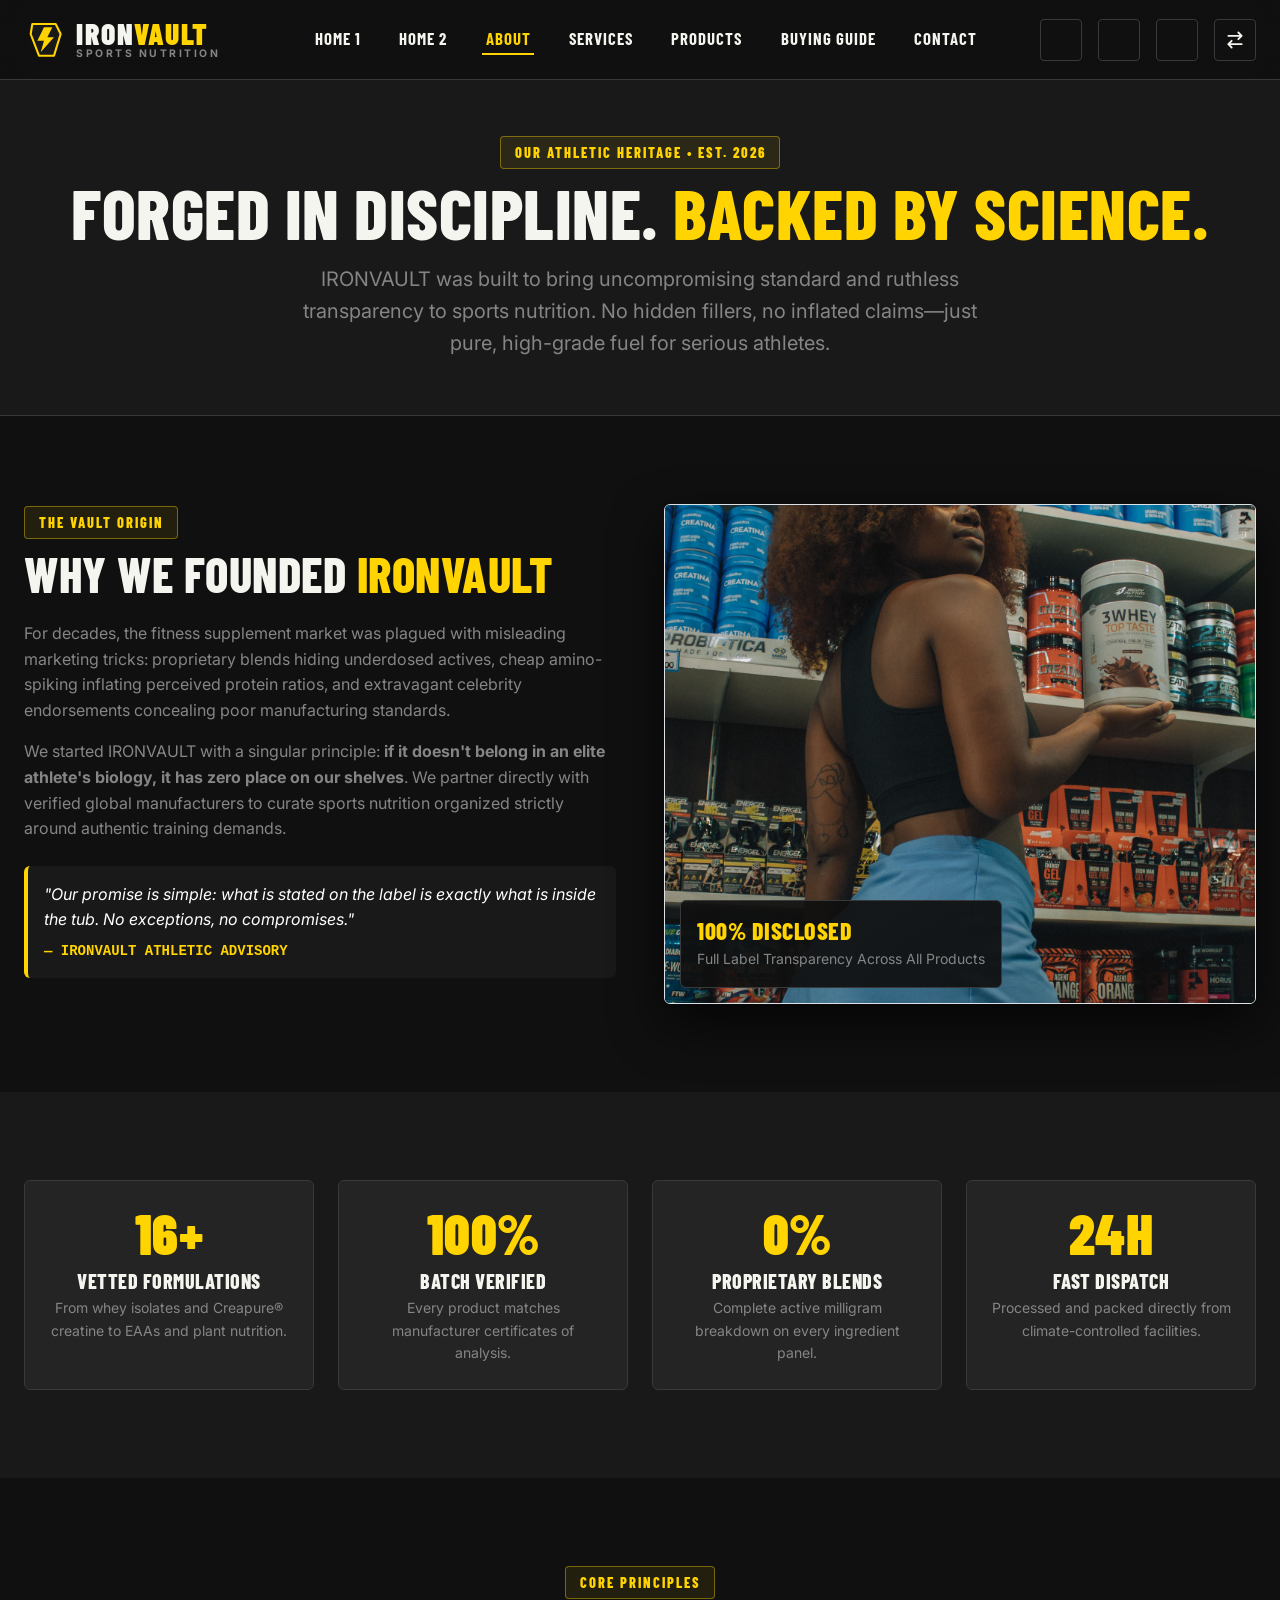
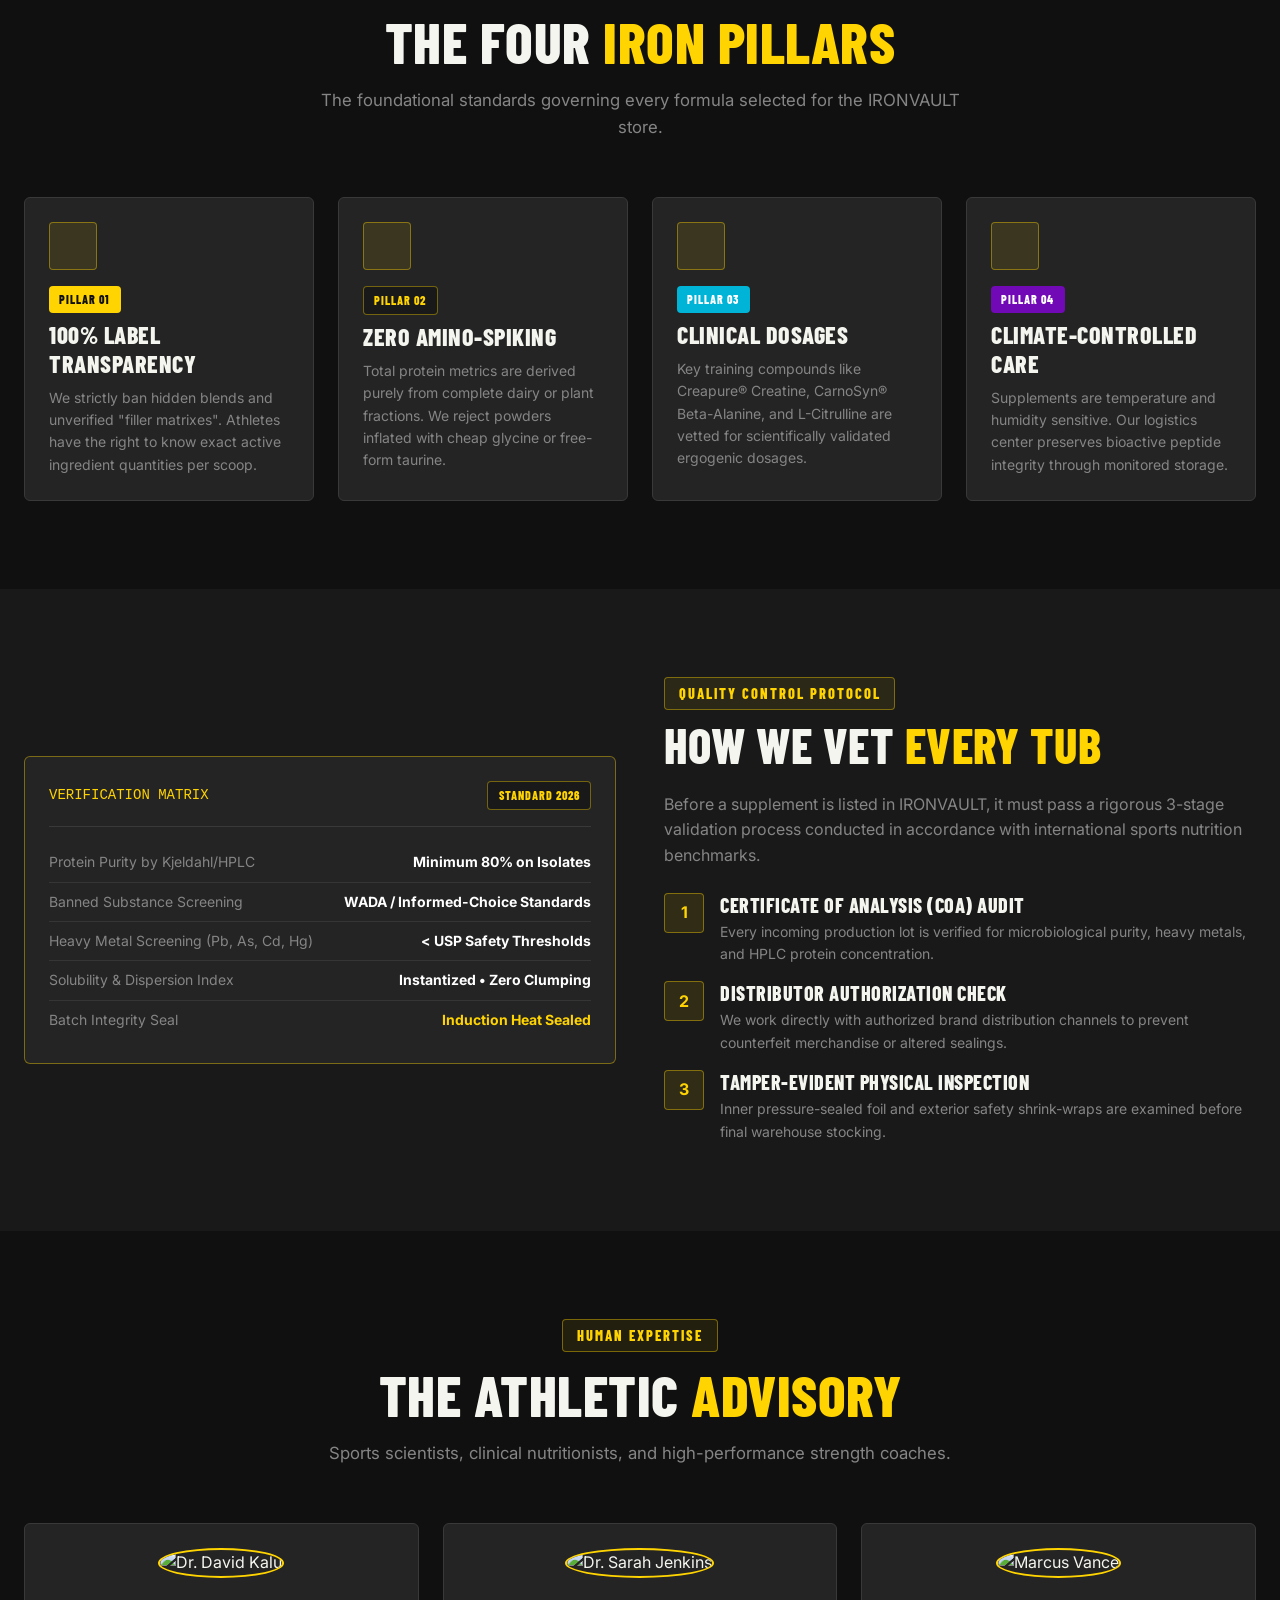
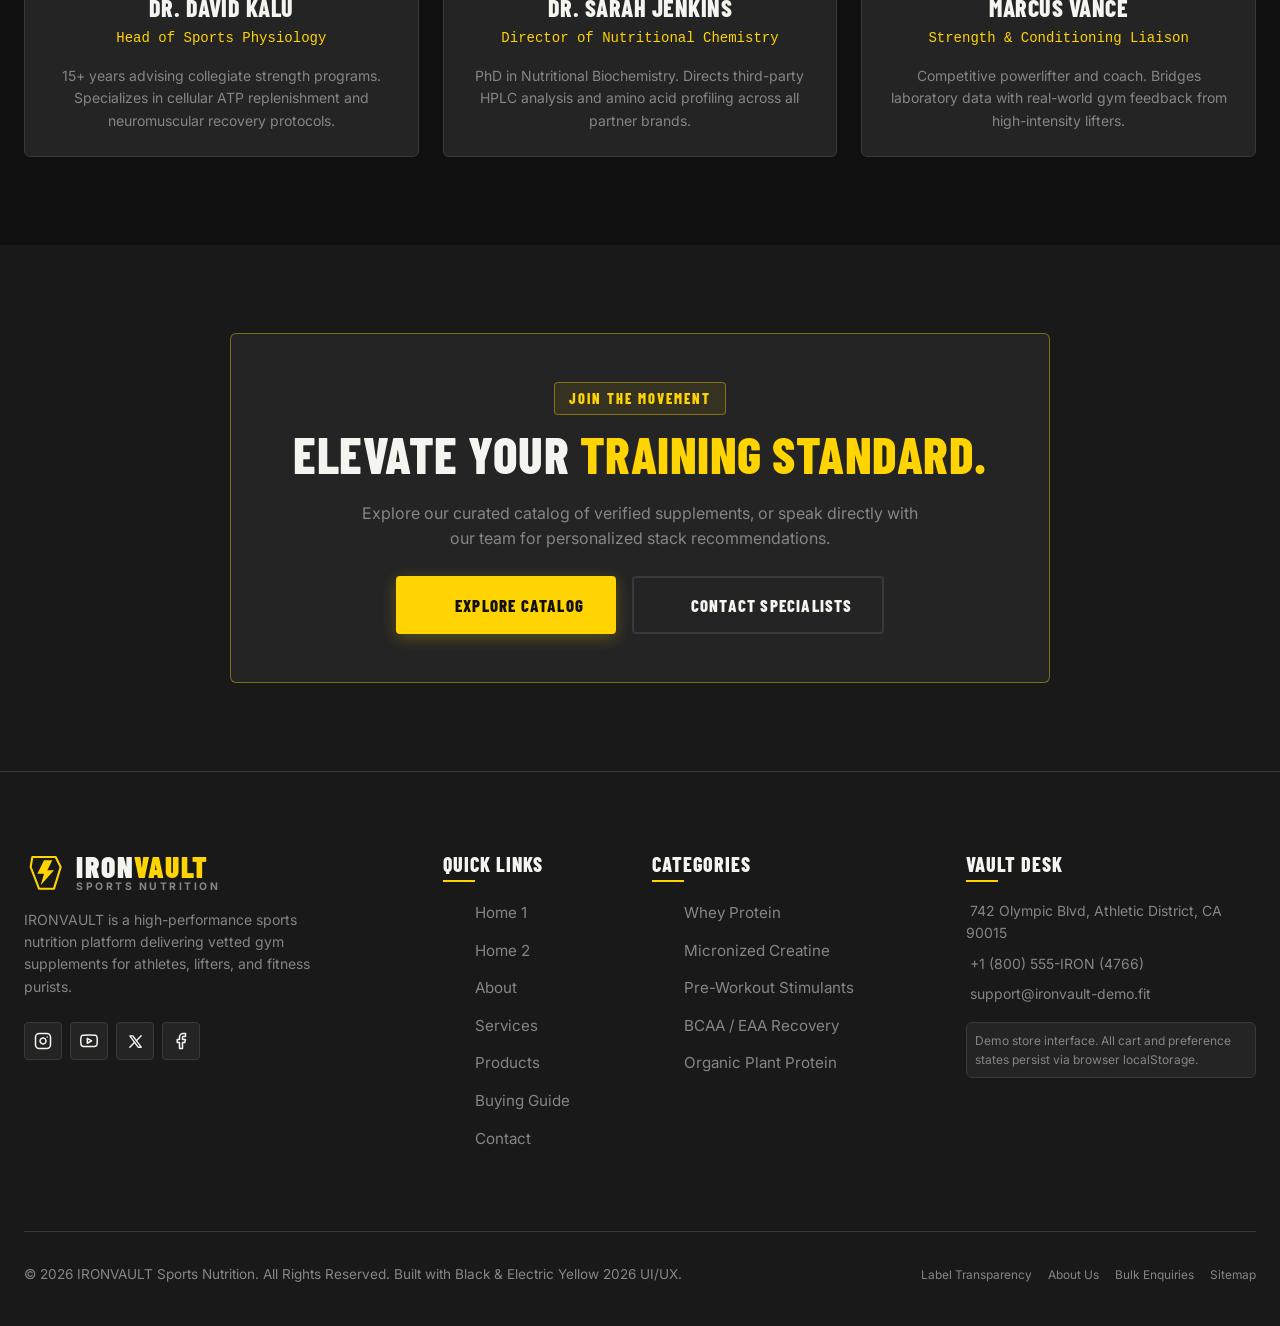
==== about.html @ 3a50eca6 "feat: complete IRONVAULT protein & gym supplements store" ====
<!DOCTYPE html>
<html lang="en" data-theme="dark" dir="ltr">
<head>
  <meta charset="UTF-8" />
  <meta name="viewport" content="width=device-width, initial-scale=1.0" />
  <title>About Us | IRONVAULT – Sports Nutrition &amp; Athletic Heritage</title>
  <meta name="description" content="Discover the story behind IRONVAULT: our uncompromising mission to eliminate proprietary blends and deliver verified sports nutrition to athletes worldwide." />
  
  <!-- Favicon -->
  <link rel="icon" type="image/svg+xml" href="assets/images/favicon.svg" />

  <!-- Google Fonts -->
  <link rel="preconnect" href="https://fonts.googleapis.com" />
  <link rel="preconnect" href="https://fonts.gstatic.com" crossorigin />
  <link href="https://fonts.googleapis.com/css2?family=Barlow+Condensed:ital,wght@0,400;0,600;0,700;0,800;0,900;1,700&family=Inter:wght@300;400;500;600;700&family=Syne:wght@700;800;900&display=swap" rel="stylesheet" />

  <!-- Bootstrap 5 CSS -->
  <link href="https://cdn.jsdelivr.net/npm/bootstrap@5.3.3/dist/css/bootstrap.min.css" rel="stylesheet" />
  <!-- AOS CSS -->
  <link href="https://unpkg.com/aos@2.3.1/dist/aos.css" rel="stylesheet" />
  
  <!-- Core Theme Styles -->
  <link rel="stylesheet" href="css/style.css" />
  <link rel="stylesheet" href="css/custom.css" />
</head>
<body>

  <!-- ==========================================================================
       GLOBAL NAVBAR
       Responsive Rule: At <=1024px, show ONLY Logo and Hamburger!
       ========================================================================== -->
  <nav class="iron-navbar">
    <div class="iron-container navbar-wrapper">
      <!-- Brand Logo -->
      <a href="index.html" class="brand-logo-link" aria-label="IRONVAULT Home">
        <svg class="brand-logo-mark" viewBox="0 0 48 48" fill="none" xmlns="http://www.w3.org/2000/svg">
          <polygon points="10,6 38,6 44,18 36,44 18,44 8,18" fill="#191919" stroke="#FFD400" stroke-width="2.5" stroke-linejoin="round"/>
          <polygon points="24,10 34,10 28,22 36,22 20,40 24,26 16,26" fill="#FFD400"/>
        </svg>
        <div class="brand-logo-text">
          <span class="brand-logo-name">IRON<span class="text-electric">VAULT</span></span>
          <span class="brand-logo-tag">SPORTS NUTRITION</span>
        </div>
      </a>

      <!-- Desktop Navigation Menu (>1024px) -->
      <ul class="desktop-nav-menu mb-0">
        <li><a href="index.html" class="desktop-nav-link">Home 1</a></li>
        <li><a href="home-2.html" class="desktop-nav-link">Home 2</a></li>
        <li><a href="about.html" class="desktop-nav-link active">About</a></li>
        <li><a href="services.html" class="desktop-nav-link">Services</a></li>
        <li><a href="products.html" class="desktop-nav-link">Products</a></li>
        <li><a href="buying-guide.html" class="desktop-nav-link">Buying Guide</a></li>
        <li><a href="contact.html" class="desktop-nav-link">Contact</a></li>
      </ul>

      <!-- Desktop Nav Actions (>1024px) -->
      <div class="desktop-nav-actions">
        <!-- Search Button -->
        <button type="button" class="nav-icon-btn" onclick="IRONVAULT_STORE.toggleSearchModal(true)" title="Search Supplements">
          <i data-lucide="search" style="width: 20px; height: 20px;"></i>
        </button>

        <!-- Cart Button with Counter Badge -->
        <button type="button" class="nav-icon-btn" onclick="IRONVAULT_STORE.toggleCartDrawer(true)" title="Shopping Cart">
          <i data-lucide="shopping-bag" style="width: 20px; height: 20px;"></i>
          <span class="cart-count-badge" style="display: none;">0</span>
        </button>

        <!-- Theme Switcher (Square Icon Button) -->
        <button type="button" class="nav-icon-btn" onclick="IRONVAULT_STORE.toggleTheme()" title="Toggle Light/Dark Theme" aria-label="Toggle Theme">
          <i data-lucide="moon" class="theme-toggle-icon" style="width: 20px; height: 20px;"></i>
        </button>

        <!-- RTL/LTR Direction Switcher (Square Icon Button) -->
        <button type="button" class="nav-icon-btn" onclick="IRONVAULT_STORE.toggleDirection()" title="Toggle RTL/LTR" aria-label="Toggle RTL/LTR">
          <svg width="20" height="20" viewBox="0 0 24 24" fill="none" stroke="currentColor" stroke-width="2.2" stroke-linecap="round" stroke-linejoin="round">
            <path d="M20 7H4M16 3l4 4-4 4M4 17h16M8 21l-4-4 4-4"/>
          </svg>
        </button>
      </div>

      <!-- Hamburger Button (Displayed at <=1024px on the right corner) -->
      <button type="button" class="hamburger-toggle-btn" id="hamburgerToggleBtn" aria-label="Open Navigation Drawer">
        <i data-lucide="menu" style="width: 24px; height: 24px;"></i>
      </button>
    </div>
  </nav>

  <!-- Mobile Offcanvas Drawer (Holds all links and actions for <=1024px) -->
  <div class="offcanvas-backdrop" id="mobileNavBackdrop"></div>
  <aside class="iron-offcanvas" id="ironMobileOffcanvas">
    <div class="offcanvas-header">
      <a href="index.html" class="brand-logo-link">
        <svg class="brand-logo-mark" viewBox="0 0 48 48" fill="none" xmlns="http://www.w3.org/2000/svg" style="width: 32px; height: 32px;">
          <polygon points="10,6 38,6 44,18 36,44 18,44 8,18" fill="#191919" stroke="#FFD400" stroke-width="2.5" stroke-linejoin="round"/>
          <polygon points="24,10 34,10 28,22 36,22 20,40 24,26 16,26" fill="#FFD400"/>
        </svg>
        <div class="brand-logo-text">
          <span class="brand-logo-name" style="font-size: 1.5rem;">IRON<span class="text-electric">VAULT</span></span>
        </div>
      </a>
      <button type="button" class="nav-icon-btn" id="offcanvasCloseBtn" aria-label="Close Drawer">
        <i data-lucide="x" style="width: 20px; height: 20px;"></i>
      </button>
    </div>
    <div class="offcanvas-body">
      <ul class="mobile-nav-links">
        <li><a href="index.html" class="mobile-nav-link"><span>Home 1</span><i data-lucide="chevron-right" style="width: 18px;"></i></a></li>
        <li><a href="home-2.html" class="mobile-nav-link"><span>Home 2</span><i data-lucide="chevron-right" style="width: 18px;"></i></a></li>
        <li><a href="about.html" class="mobile-nav-link active"><span>About</span><i data-lucide="chevron-right" style="width: 18px;"></i></a></li>
        <li><a href="services.html" class="mobile-nav-link"><span>Services</span><i data-lucide="chevron-right" style="width: 18px;"></i></a></li>
        <li><a href="products.html" class="mobile-nav-link"><span>Products</span><i data-lucide="chevron-right" style="width: 18px;"></i></a></li>
        <li><a href="buying-guide.html" class="mobile-nav-link"><span>Buying Guide</span><i data-lucide="chevron-right" style="width: 18px;"></i></a></li>
        <li><a href="contact.html" class="mobile-nav-link"><span>Contact</span><i data-lucide="chevron-right" style="width: 18px;"></i></a></li>
      </ul>

      <div class="mobile-nav-controls">
        <button type="button" class="btn-iron btn-outline-electric w-100 justify-content-start" onclick="IRONVAULT_STORE.toggleSearchModal(true)">
          <i data-lucide="search" style="width: 18px; height: 18px;"></i>
          <span>Search Products</span>
        </button>

        <button type="button" class="btn-iron btn-electric w-100 justify-content-between" onclick="IRONVAULT_STORE.toggleCartDrawer(true)">
          <span class="d-flex align-items-center gap-2">
            <i data-lucide="shopping-bag" style="width: 18px; height: 18px;"></i>
            <span>View Shopping Cart</span>
          </span>
          <span class="cart-count-badge" style="position: static; display: none;">0</span>
        </button>

        <div class="mobile-control-row">
          <span class="small fw-bold text-muted-custom">THEME MODE</span>
          <button type="button" class="nav-icon-btn" onclick="IRONVAULT_STORE.toggleTheme()" title="Toggle Theme" aria-label="Toggle Theme">
            <i data-lucide="moon" class="theme-toggle-icon" style="width: 20px; height: 20px;"></i>
          </button>
        </div>

        <div class="mobile-control-row">
          <span class="small fw-bold text-muted-custom">LANGUAGE DIRECTION</span>
          <button type="button" class="nav-icon-btn" onclick="IRONVAULT_STORE.toggleDirection()" title="Toggle RTL/LTR" aria-label="Toggle RTL/LTR">
            <svg width="20" height="20" viewBox="0 0 24 24" fill="none" stroke="currentColor" stroke-width="2.2" stroke-linecap="round" stroke-linejoin="round">
              <path d="M20 7H4M16 3l4 4-4 4M4 17h16M8 21l-4-4 4-4"/>
            </svg>
          </button>
        </div>
      </div>
    </div>
  </aside>

  <!-- ==========================================================================
       PAGE – ABOUT US: ATHLETIC HERITAGE & MANIFESTO
       ========================================================================== -->
  <main>
    <!-- HERO SECTION -->
    <section class="section-padding" style="padding-top: calc(var(--nav-height) + 3.5rem); padding-bottom: 3.5rem; background: var(--bg-secondary); border-bottom: 1px solid var(--border-color); position: relative; overflow: hidden;">
      <div class="iron-container text-center position-relative" style="z-index: 2;">
        <span class="section-tag mb-2">Our Athletic Heritage &bull; Est. 2026</span>
        <h1 class="display-font" style="font-size: clamp(2.6rem, 5.5vw, 4.8rem); line-height: 1; margin-bottom: 1rem;">
          FORGED IN DISCIPLINE. <span class="text-electric">BACKED BY SCIENCE.</span>
        </h1>
        <p class="fs-5 text-muted-custom mx-auto mb-0" style="max-width: 720px;">
          IRONVAULT was built to bring uncompromising standard and ruthless transparency to sports nutrition. No hidden fillers, no inflated claims—just pure, high-grade fuel for serious athletes.
        </p>
      </div>
    </section>

    <!-- SECTION 1 – OUR ORIGIN & FOUNDING MISSION -->
    <section class="section-padding">
      <div class="iron-container">
        <div class="row align-items-center g-5">
          <div class="col-lg-6" data-aos="fade-right">
            <span class="section-tag mb-2">The Vault Origin</span>
            <h2 class="display-font" style="font-size: clamp(2.2rem, 3.8vw, 3.4rem); line-height: 1.1; margin-bottom: 1.25rem;">
              WHY WE FOUNDED <span class="text-electric">IRONVAULT</span>
            </h2>
            <p class="text-muted-custom mb-3">
              For decades, the fitness supplement market was plagued with misleading marketing tricks: proprietary blends hiding underdosed actives, cheap amino-spiking inflating perceived protein ratios, and extravagant celebrity endorsements concealing poor manufacturing standards.
            </p>
            <p class="text-muted-custom mb-4">
              We started IRONVAULT with a singular principle: <strong>if it doesn't belong in an elite athlete's biology, it has zero place on our shelves</strong>. We partner directly with verified global manufacturers to curate sports nutrition organized strictly around authentic training demands.
            </p>

            <div class="p-3 bg-secondary-custom rounded border-start border-4 border-warning mb-4" style="border-color: var(--color-electric) !important;">
              <p class="fs-6 fst-italic text-white mb-1">
                "Our promise is simple: what is stated on the label is exactly what is inside the tub. No exceptions, no compromises."
              </p>
              <small class="text-electric fw-bold font-monospace">&mdash; IRONVAULT ATHLETIC ADVISORY</small>
            </div>
          </div>

          <div class="col-lg-6" data-aos="fade-left">
            <div class="position-relative">
              <img src="im/pexels-mayaramombellifotografias-36429458.jpg" 
                   alt="Athlete training and inspecting nutrition in modern performance facility" 
                   class="img-fluid rounded border" 
                   style="border-color: var(--border-electric); box-shadow: 0 20px 50px rgba(0,0,0,0.7); max-height: 500px; width: 100%; object-fit: cover;" />
              
              <div class="position-absolute bottom-0 start-0 m-3 p-3 bg-dark rounded border" style="background: rgba(16,16,16,0.92) !important; border-color: var(--border-color) !important;">
                <span class="display-font text-electric h4 mb-0 d-block">100% DISCLOSED</span>
                <small class="text-muted-custom">Full Label Transparency Across All Products</small>
              </div>
            </div>
          </div>
        </div>
      </div>
    </section>

    <!-- SECTION 2 – PERFORMANCE METRICS STATS GRID -->
    <section class="section-padding bg-secondary-custom">
      <div class="iron-container">
        <div class="row g-4 text-center">
          <div class="col-lg-3 col-sm-6" data-aos="zoom-in" data-aos-delay="100">
            <div class="p-4 bg-card-custom rounded border h-100" style="border-color: var(--border-color) !important;">
              <div class="display-font text-electric" style="font-size: 3.5rem; font-weight: 900; line-height: 1;">16+</div>
              <h5 class="display-font mt-2 mb-1">Vetted Formulations</h5>
              <p class="small text-muted-custom mb-0">From whey isolates and Creapure® creatine to EAAs and plant nutrition.</p>
            </div>
          </div>

          <div class="col-lg-3 col-sm-6" data-aos="zoom-in" data-aos-delay="200">
            <div class="p-4 bg-card-custom rounded border h-100" style="border-color: var(--border-color) !important;">
              <div class="display-font text-electric" style="font-size: 3.5rem; font-weight: 900; line-height: 1;">100%</div>
              <h5 class="display-font mt-2 mb-1">Batch Verified</h5>
              <p class="small text-muted-custom mb-0">Every product matches manufacturer certificates of analysis.</p>
            </div>
          </div>

          <div class="col-lg-3 col-sm-6" data-aos="zoom-in" data-aos-delay="300">
            <div class="p-4 bg-card-custom rounded border h-100" style="border-color: var(--border-color) !important;">
              <div class="display-font text-electric" style="font-size: 3.5rem; font-weight: 900; line-height: 1;">0%</div>
              <h5 class="display-font mt-2 mb-1">Proprietary Blends</h5>
              <p class="small text-muted-custom mb-0">Complete active milligram breakdown on every ingredient panel.</p>
            </div>
          </div>

          <div class="col-lg-3 col-sm-6" data-aos="zoom-in" data-aos-delay="400">
            <div class="p-4 bg-card-custom rounded border h-100" style="border-color: var(--border-color) !important;">
              <div class="display-font text-electric" style="font-size: 3.5rem; font-weight: 900; line-height: 1;">24H</div>
              <h5 class="display-font mt-2 mb-1">Fast Dispatch</h5>
              <p class="small text-muted-custom mb-0">Processed and packed directly from climate-controlled facilities.</p>
            </div>
          </div>
        </div>
      </div>
    </section>

    <!-- SECTION 3 – THE FOUR IRON PILLARS -->
    <section class="section-padding">
      <div class="iron-container">
        <div class="section-header" data-aos="fade-up">
          <span class="section-tag">Core Principles</span>
          <h2 class="section-title">THE FOUR <span class="text-electric">IRON PILLARS</span></h2>
          <p class="section-subtitle">The foundational standards governing every formula selected for the IRONVAULT store.</p>
        </div>

        <div class="row g-4">
          <!-- Pillar 1 -->
          <div class="col-lg-3 col-md-6" data-aos="fade-up" data-aos-delay="100">
            <div class="p-4 bg-card-custom rounded border h-100 d-flex flex-column" style="border-color: var(--border-color) !important;">
              <div class="pillar-icon-box mb-3">
                <i data-lucide="file-check-2" style="width: 24px; height: 24px;"></i>
              </div>
              <span class="badge-custom badge-bestseller mb-2 w-auto align-self-start">PILLAR 01</span>
              <h4 class="display-font mb-2">100% Label Transparency</h4>
              <p class="small text-muted-custom mb-0">
                We strictly ban hidden blends and unverified "filler matrixes". Athletes have the right to know exact active ingredient quantities per scoop.
              </p>
            </div>
          </div>

          <!-- Pillar 2 -->
          <div class="col-lg-3 col-md-6" data-aos="fade-up" data-aos-delay="200">
            <div class="p-4 bg-card-custom rounded border h-100 d-flex flex-column" style="border-color: var(--border-color) !important;">
              <div class="pillar-icon-box mb-3">
                <i data-lucide="shield-alert" style="width: 24px; height: 24px;"></i>
              </div>
              <span class="badge-custom badge-pro mb-2 w-auto align-self-start">PILLAR 02</span>
              <h4 class="display-font mb-2">Zero Amino-Spiking</h4>
              <p class="small text-muted-custom mb-0">
                Total protein metrics are derived purely from complete dairy or plant fractions. We reject powders inflated with cheap glycine or free-form taurine.
              </p>
            </div>
          </div>

          <!-- Pillar 3 -->
          <div class="col-lg-3 col-md-6" data-aos="fade-up" data-aos-delay="300">
            <div class="p-4 bg-card-custom rounded border h-100 d-flex flex-column" style="border-color: var(--border-color) !important;">
              <div class="pillar-icon-box mb-3">
                <i data-lucide="flask-conical" style="width: 24px; height: 24px;"></i>
              </div>
              <span class="badge-custom badge-purity mb-2 w-auto align-self-start">PILLAR 03</span>
              <h4 class="display-font mb-2">Clinical Dosages</h4>
              <p class="small text-muted-custom mb-0">
                Key training compounds like Creapure® Creatine, CarnoSyn® Beta-Alanine, and L-Citrulline are vetted for scientifically validated ergogenic dosages.
              </p>
            </div>
          </div>

          <!-- Pillar 4 -->
          <div class="col-lg-3 col-md-6" data-aos="fade-up" data-aos-delay="400">
            <div class="p-4 bg-card-custom rounded border h-100 d-flex flex-column" style="border-color: var(--border-color) !important;">
              <div class="pillar-icon-box mb-3">
                <i data-lucide="truck" style="width: 24px; height: 24px;"></i>
              </div>
              <span class="badge-custom badge-trending mb-2 w-auto align-self-start">PILLAR 04</span>
              <h4 class="display-font mb-2">Climate-Controlled Care</h4>
              <p class="small text-muted-custom mb-0">
                Supplements are temperature and humidity sensitive. Our logistics center preserves bioactive peptide integrity through monitored storage.
              </p>
            </div>
          </div>
        </div>
      </div>
    </section>

    <!-- SECTION 4 – TESTING & VERIFICATION METHODOLOGY -->
    <section class="section-padding bg-secondary-custom">
      <div class="iron-container">
        <div class="row align-items-center g-5">
          <div class="col-lg-6 order-lg-2" data-aos="fade-left">
            <span class="section-tag mb-2">Quality Control Protocol</span>
            <h2 class="display-font" style="font-size: clamp(2.2rem, 3.8vw, 3.4rem); line-height: 1.1; margin-bottom: 1.25rem;">
              HOW WE VET <span class="text-electric">EVERY TUB</span>
            </h2>
            <p class="text-muted-custom mb-4">
              Before a supplement is listed in IRONVAULT, it must pass a rigorous 3-stage validation process conducted in accordance with international sports nutrition benchmarks.
            </p>

            <div class="d-flex flex-column gap-3">
              <div class="d-flex gap-3 align-items-start">
                <div class="pillar-icon-box" style="width: 40px; height: 40px;">
                  <span class="fw-bold">1</span>
                </div>
                <div>
                  <h5 class="mb-1">Certificate of Analysis (COA) Audit</h5>
                  <p class="small text-muted-custom mb-0">Every incoming production lot is verified for microbiological purity, heavy metals, and HPLC protein concentration.</p>
                </div>
              </div>

              <div class="d-flex gap-3 align-items-start">
                <div class="pillar-icon-box" style="width: 40px; height: 40px;">
                  <span class="fw-bold">2</span>
                </div>
                <div>
                  <h5 class="mb-1">Distributor Authorization Check</h5>
                  <p class="small text-muted-custom mb-0">We work directly with authorized brand distribution channels to prevent counterfeit merchandise or altered sealings.</p>
                </div>
              </div>

              <div class="d-flex gap-3 align-items-start">
                <div class="pillar-icon-box" style="width: 40px; height: 40px;">
                  <span class="fw-bold">3</span>
                </div>
                <div>
                  <h5 class="mb-1">Tamper-Evident Physical Inspection</h5>
                  <p class="small text-muted-custom mb-0">Inner pressure-sealed foil and exterior safety shrink-wraps are examined before final warehouse stocking.</p>
                </div>
              </div>
            </div>
          </div>

          <div class="col-lg-6 order-lg-1" data-aos="fade-right">
            <div class="p-4 bg-card-custom rounded border" style="border-color: var(--border-electric) !important;">
              <div class="d-flex align-items-center justify-content-between mb-3 border-bottom pb-3" style="border-color: var(--border-color) !important;">
                <span class="text-electric font-monospace small"><i data-lucide="shield-check" style="width: 16px;"></i> VERIFICATION MATRIX</span>
                <span class="badge-custom badge-pro">STANDARD 2026</span>
              </div>
              <ul class="list-unstyled text-muted-custom small mb-0">
                <li class="d-flex justify-content-between py-2 border-bottom" style="border-color: var(--border-light) !important;">
                  <span>Protein Purity by Kjeldahl/HPLC</span>
                  <strong class="text-white">Minimum 80% on Isolates</strong>
                </li>
                <li class="d-flex justify-content-between py-2 border-bottom" style="border-color: var(--border-light) !important;">
                  <span>Banned Substance Screening</span>
                  <strong class="text-white">WADA / Informed-Choice Standards</strong>
                </li>
                <li class="d-flex justify-content-between py-2 border-bottom" style="border-color: var(--border-light) !important;">
                  <span>Heavy Metal Screening (Pb, As, Cd, Hg)</span>
                  <strong class="text-white">&lt; USP Safety Thresholds</strong>
                </li>
                <li class="d-flex justify-content-between py-2 border-bottom" style="border-color: var(--border-light) !important;">
                  <span>Solubility &amp; Dispersion Index</span>
                  <strong class="text-white">Instantized &bull; Zero Clumping</strong>
                </li>
                <li class="d-flex justify-content-between py-2">
                  <span>Batch Integrity Seal</span>
                  <strong class="text-electric">Induction Heat Sealed</strong>
                </li>
              </ul>
            </div>
          </div>
        </div>
      </div>
    </section>

    <!-- SECTION 5 – ATHLETIC ADVISORY BOARD & LEADERSHIP -->
    <section class="section-padding">
      <div class="iron-container">
        <div class="section-header" data-aos="fade-up">
          <span class="section-tag">Human Expertise</span>
          <h2 class="section-title">THE ATHLETIC <span class="text-electric">ADVISORY</span></h2>
          <p class="section-subtitle">Sports scientists, clinical nutritionists, and high-performance strength coaches.</p>
        </div>

        <div class="row g-4">
          <!-- Member 1 -->
          <div class="col-lg-4 col-md-6" data-aos="fade-up" data-aos-delay="100">
            <div class="p-4 bg-card-custom rounded border h-100 text-center" style="border-color: var(--border-color) !important;">
              <img src="https://images.unsplash.com/photo-1507003211169-0a1dd7228f2d?q=80&w=300&auto=format&fit=crop" 
                   alt="Dr. David Kalu" 
                   class="rounded-circle mb-3 border border-2" 
                   style="width: 110px; height: 110px; object-fit: cover; border-color: var(--color-electric) !important;" />
              <h4 class="display-font mb-1">Dr. David Kalu</h4>
              <span class="text-electric small font-monospace d-block mb-3">Head of Sports Physiology</span>
              <p class="small text-muted-custom mb-0">
                15+ years advising collegiate strength programs. Specializes in cellular ATP replenishment and neuromuscular recovery protocols.
              </p>
            </div>
          </div>

          <!-- Member 2 -->
          <div class="col-lg-4 col-md-6" data-aos="fade-up" data-aos-delay="200">
            <div class="p-4 bg-card-custom rounded border h-100 text-center" style="border-color: var(--border-color) !important;">
              <img src="https://images.unsplash.com/photo-1573496359142-b8d87734a5a2?q=80&w=300&auto=format&fit=crop" 
                   alt="Dr. Sarah Jenkins" 
                   class="rounded-circle mb-3 border border-2" 
                   style="width: 110px; height: 110px; object-fit: cover; border-color: var(--color-electric) !important;" />
              <h4 class="display-font mb-1">Dr. Sarah Jenkins</h4>
              <span class="text-electric small font-monospace d-block mb-3">Director of Nutritional Chemistry</span>
              <p class="small text-muted-custom mb-0">
                PhD in Nutritional Biochemistry. Directs third-party HPLC analysis and amino acid profiling across all partner brands.
              </p>
            </div>
          </div>

          <!-- Member 3 -->
          <div class="col-lg-4 col-md-12" data-aos="fade-up" data-aos-delay="300">
            <div class="p-4 bg-card-custom rounded border h-100 text-center" style="border-color: var(--border-color) !important;">
              <img src="https://images.unsplash.com/photo-1500648767791-00dcc994a43e?q=80&w=300&auto=format&fit=crop" 
                   alt="Marcus Vance" 
                   class="rounded-circle mb-3 border border-2" 
                   style="width: 110px; height: 110px; object-fit: cover; border-color: var(--color-electric) !important;" />
              <h4 class="display-font mb-1">Marcus Vance</h4>
              <span class="text-electric small font-monospace d-block mb-3">Strength &amp; Conditioning Liaison</span>
              <p class="small text-muted-custom mb-0">
                Competitive powerlifter and coach. Bridges laboratory data with real-world gym feedback from high-intensity lifters.
              </p>
            </div>
          </div>
        </div>
      </div>
    </section>

    <!-- SECTION 6 – FINAL CTA -->
    <section class="section-padding bg-secondary-custom">
      <div class="iron-container text-center">
        <div class="p-5 bg-card-custom rounded border mx-auto" style="max-width: 820px; border-color: var(--border-electric) !important;" data-aos="zoom-in">
          <span class="section-tag mb-2">Join The Movement</span>
          <h2 class="display-font mb-3" style="font-size: clamp(2.2rem, 4vw, 3.8rem);">
            ELEVATE YOUR <span class="text-electric">TRAINING STANDARD.</span>
          </h2>
          <p class="text-muted-custom mb-4" style="max-width: 580px; margin-left: auto; margin-right: auto;">
            Explore our curated catalog of verified supplements, or speak directly with our team for personalized stack recommendations.
          </p>
          <div class="d-flex flex-wrap justify-content-center gap-3">
            <a href="products.html" class="btn-iron btn-electric">
              <i data-lucide="dumbbell" style="width: 18px; height: 18px;"></i>
              Explore Catalog
            </a>
            <a href="contact.html" class="btn-iron btn-outline-electric">
              <i data-lucide="message-square" style="width: 18px; height: 18px;"></i>
              Contact Specialists
            </a>
          </div>
        </div>
      </div>
    </section>
  </main>

  <!-- ==========================================================================
       GLOBAL FOOTER
       ========================================================================== -->
  <footer class="iron-footer">
    <div class="iron-container">
      <div class="row g-4">
        <!-- Brand Info -->
        <div class="col-lg-4 col-md-6">
          <a href="index.html" class="brand-logo-link mb-3">
            <svg class="brand-logo-mark" viewBox="0 0 48 48" fill="none" xmlns="http://www.w3.org/2000/svg">
              <polygon points="10,6 38,6 44,18 36,44 18,44 8,18" fill="#191919" stroke="#FFD400" stroke-width="2.5" stroke-linejoin="round"/>
              <polygon points="24,10 34,10 28,22 36,22 20,40 24,26 16,26" fill="#FFD400"/>
            </svg>
            <div class="brand-logo-text">
              <span class="brand-logo-name">IRON<span class="text-electric">VAULT</span></span>
              <span class="brand-logo-tag">SPORTS NUTRITION</span>
            </div>
          </a>
          <p class="small text-muted-custom mb-4" style="max-width: 320px;">
            IRONVAULT is a high-performance sports nutrition platform delivering vetted gym supplements for athletes, lifters, and fitness purists.
          </p>
          <div class="d-flex gap-2">
            <a href="https://instagram.com" target="_blank" rel="noopener" class="social-icon-btn" aria-label="Instagram">
              <svg width="18" height="18" viewBox="0 0 24 24" fill="none" stroke="currentColor" stroke-width="2" stroke-linecap="round" stroke-linejoin="round">
                <rect x="2" y="2" width="20" height="20" rx="5" ry="5"></rect>
                <path d="M16 11.37A4 4 0 1 1 12.63 8 4 4 0 0 1 16 11.37z"></path>
                <line x1="17.5" y1="6.5" x2="17.51" y2="6.5"></line>
              </svg>
            </a>
            <a href="https://youtube.com" target="_blank" rel="noopener" class="social-icon-btn" aria-label="YouTube">
              <svg width="18" height="18" viewBox="0 0 24 24" fill="none" stroke="currentColor" stroke-width="2" stroke-linecap="round" stroke-linejoin="round">
                <path d="M22.54 6.42a2.78 2.78 0 0 0-1.94-2C18.88 4 12 4 12 4s-6.88 0-8.6.46a2.78 2.78 0 0 0-1.94 2A29 29 0 0 0 1 11.75a29 29 0 0 0 .46 5.33A2.78 2.78 0 0 0 3.4 19c1.72.46 8.6.46 8.6.46s6.88 0 8.6-.46a2.78 2.78 0 0 0 1.94-2 29 29 0 0 0 .46-5.25 29 29 0 0 0-.46-5.33z"></path>
                <polygon points="9.75 15.02 15.5 11.75 9.75 8.48 9.75 15.02"></polygon>
              </svg>
            </a>
            <a href="https://twitter.com" target="_blank" rel="noopener" class="social-icon-btn" aria-label="X (Twitter)">
              <svg width="17" height="17" viewBox="0 0 24 24" fill="none" stroke="currentColor" stroke-width="2" stroke-linecap="round" stroke-linejoin="round">
                <path d="M4 4l11.733 16h4.267l-11.733 -16z"></path>
                <path d="M4 20l6.768 -6.768m2.46 -2.46l6.772 -6.772"></path>
              </svg>
            </a>
            <a href="https://facebook.com" target="_blank" rel="noopener" class="social-icon-btn" aria-label="Facebook">
              <svg width="18" height="18" viewBox="0 0 24 24" fill="none" stroke="currentColor" stroke-width="2" stroke-linecap="round" stroke-linejoin="round">
                <path d="M18 2h-3a5 5 0 0 0-5 5v3H7v4h3v8h4v-8h3l1-4h-4V7a1 1 0 0 1 1-1h3z"></path>
              </svg>
            </a>
          </div>
        </div>

        <!-- Quick Links -->
        <div class="col-lg-2 col-md-6 col-6">
          <h4 class="footer-widget-title">Quick Links</h4>
          <ul class="footer-nav-list">
            <li><a href="index.html" class="footer-nav-link">Home 1</a></li>
            <li><a href="home-2.html" class="footer-nav-link">Home 2</a></li>
            <li><a href="about.html" class="footer-nav-link">About</a></li>
            <li><a href="services.html" class="footer-nav-link">Services</a></li>
            <li><a href="products.html" class="footer-nav-link">Products</a></li>
            <li><a href="buying-guide.html" class="footer-nav-link">Buying Guide</a></li>
            <li><a href="contact.html" class="footer-nav-link">Contact</a></li>
          </ul>
        </div>

        <!-- Product Categories -->
        <div class="col-lg-3 col-md-6 col-6">
          <h4 class="footer-widget-title">Categories</h4>
          <ul class="footer-nav-list">
            <li><a href="products.html?category=Whey%20Protein" class="footer-nav-link">Whey Protein</a></li>
            <li><a href="products.html?category=Creatine" class="footer-nav-link">Micronized Creatine</a></li>
            <li><a href="products.html?category=Pre-Workout" class="footer-nav-link">Pre-Workout Stimulants</a></li>
            <li><a href="products.html?category=BCAA%20%2F%20EAA" class="footer-nav-link">BCAA / EAA Recovery</a></li>
            <li><a href="products.html?category=Plant%20Protein" class="footer-nav-link">Organic Plant Protein</a></li>
          </ul>
        </div>

        <!-- Contact Info & Demo Disclaimer -->
        <div class="col-lg-3 col-md-6">
          <h4 class="footer-widget-title">Vault Desk</h4>
          <p class="small text-muted-custom mb-2">
            <i data-lucide="map-pin" style="width: 14px;" class="text-electric me-1"></i>
            742 Olympic Blvd, Athletic District, CA 90015
          </p>
          <p class="small text-muted-custom mb-2">
            <i data-lucide="phone" style="width: 14px;" class="text-electric me-1"></i>
            +1 (800) 555-IRON (4766)
          </p>
          <p class="small text-muted-custom mb-3">
            <i data-lucide="mail" style="width: 14px;" class="text-electric me-1"></i>
            support@ironvault-demo.fit
          </p>
          <div class="p-2 bg-card-custom rounded border small text-muted-custom" style="border-color: var(--border-color) !important; font-size: 0.75rem;">
            Demo store interface. All cart and preference states persist via browser localStorage.
          </div>
        </div>
      </div>

      <!-- Footer Bottom -->
      <div class="footer-bottom">
        <div>
          &copy; 2026 IRONVAULT Sports Nutrition. All Rights Reserved. Built with Black &amp; Electric Yellow 2026 UI/UX.
        </div>
        <div class="d-flex gap-3">
          <a href="buying-guide.html" class="text-muted-custom small">Label Transparency</a>
          <a href="about.html" class="text-muted-custom small">About Us</a>
          <a href="contact.html" class="text-muted-custom small">Bulk Enquiries</a>
          <a href="products.html" class="text-muted-custom small">Sitemap</a>
        </div>
      </div>
    </div>
  </footer>

  <!-- ==========================================================================
       CART DRAWER, SEARCH MODAL, QUICK VIEW & CHECKOUT MODALS
       ========================================================================== -->
  <div class="offcanvas-backdrop" id="cartDrawerBackdrop" onclick="IRONVAULT_STORE.toggleCartDrawer(false)"></div>
  <aside class="iron-cart-drawer" id="ironCartDrawer">
    <div class="cart-drawer-header">
      <div class="d-flex align-items-center gap-2">
        <i data-lucide="shopping-bag" style="width: 22px; color: var(--color-electric);"></i>
        <h3 class="display-font mb-0">YOUR CART</h3>
      </div>
      <button type="button" class="nav-icon-btn" onclick="IRONVAULT_STORE.toggleCartDrawer(false)" aria-label="Close Cart">
        <i data-lucide="x" style="width: 20px;"></i>
      </button>
    </div>
    <div class="cart-empty-state" id="cartEmptyState" style="display: none;">
      <i data-lucide="shopping-bag" class="cart-empty-icon"></i>
      <h4 class="display-font mb-2">YOUR CART IS EMPTY</h4>
      <p class="text-muted-custom small mb-4">Discover verified supplements to fuel your next workout cycle.</p>
      <a href="products.html" class="btn-iron btn-electric" onclick="IRONVAULT_STORE.toggleCartDrawer(false)">Explore Products</a>
    </div>
    <div class="cart-drawer-body" id="cartDrawerItems"></div>
    <div class="cart-drawer-footer" id="cartDrawerFooter">
      <div class="cart-subtotal-row">
        <span class="cart-subtotal-label">Subtotal:</span>
        <span class="cart-subtotal-amount">$0.00</span>
      </div>
      <small class="text-muted-custom" style="font-size: 0.75rem;">Shipping calculated at checkout. Free shipping on orders over $50.00.</small>
      <button type="button" class="btn-iron btn-electric w-100" onclick="IRONVAULT_STORE.openCheckoutDemo()">Proceed to Demo Checkout</button>
    </div>
  </aside>

  <div class="iron-search-modal" id="ironSearchModal" onclick="if(event.target === this) IRONVAULT_STORE.toggleSearchModal(false)">
    <div class="search-box-container">
      <div class="search-input-wrap">
        <i data-lucide="search" style="width: 28px; height: 28px; color: var(--color-electric);"></i>
        <input type="text" id="searchModalInput" class="search-modal-input" placeholder="Search protein, creatine, brands, goals..." oninput="IRONVAULT_STORE.handleLiveSearch(this.value)" />
        <button type="button" class="nav-icon-btn" onclick="IRONVAULT_STORE.toggleSearchModal(false)"><i data-lucide="x" style="width: 20px;"></i></button>
      </div>
      <div class="search-results-list" id="searchResultsList"></div>
    </div>
  </div>

  <div class="modal fade" id="quickViewModal" tabindex="-1" aria-hidden="true">
    <div class="modal-dialog modal-dialog-centered modal-lg">
      <div class="modal-content modal-content-iron" id="quickViewModalContent"></div>
    </div>
  </div>

  <div class="modal fade" id="checkoutDemoModal" tabindex="-1" aria-hidden="true">
    <div class="modal-dialog modal-dialog-centered modal-md">
      <div class="modal-content modal-content-iron">
        <div class="modal-header modal-header-iron">
          <h3 class="modal-title display-font mb-0">DEMO CHECKOUT</h3>
          <button type="button" class="btn-close btn-close-white" data-bs-dismiss="modal" aria-label="Close"></button>
        </div>
        <div class="modal-body modal-body-iron" id="checkoutModalBody">
          <div id="checkoutSummaryContent"></div>
          <form onsubmit="IRONVAULT_STORE.submitDemoOrder(event)">
            <h5 class="form-label-iron small mb-3">Shipping Details (Demo):</h5>
            <div class="mb-3">
              <input type="text" class="iron-form-control mb-2" placeholder="Full Name" required value="Marcus Vance" />
              <input type="email" class="iron-form-control mb-2" placeholder="Email Address" required value="marcus.vance@example.com" />
              <input type="text" class="iron-form-control" placeholder="Street Address" required value="742 Olympic Blvd" />
            </div>
            <div class="p-3 bg-secondary-custom rounded mb-3">
              <span class="badge-custom badge-pro mb-1">FRONTEND DEMO SIMULATION</span>
              <p class="small text-muted-custom mb-0">Testing environment only. No charges will be applied.</p>
            </div>
            <button type="submit" id="checkoutSubmitBtn" class="btn-iron btn-electric w-100">Place Demo Order</button>
          </form>
        </div>
      </div>
    </div>
  </div>

  <!-- Scripts -->
  <script src="https://code.jquery.com/jquery-3.7.1.min.js"></script>
  <script src="https://cdn.jsdelivr.net/npm/bootstrap@5.3.3/dist/js/bootstrap.bundle.min.js"></script>
  <script src="https://unpkg.com/lucide@latest"></script>
  <script src="https://unpkg.com/aos@2.3.1/dist/aos.js"></script>

  <!-- Application Logic -->
  <script src="js/products-data.js"></script>
  <script src="js/store.js"></script>
  <script src="js/main.js"></script>
</body>
</html>
---- css/style.css ----
/* ==========================================================================
   IRONVAULT – Core Stylesheet
   Theme: Black x Electric Yellow Athletic E-Commerce (2026 UI/UX)
   ========================================================================== */

@import url('https://fonts.googleapis.com/css2?family=Barlow+Condensed:ital,wght@0,400;0,600;0,700;0,800;0,900;1,700&family=Inter:wght@300;400;500;600;700&family=Syne:wght@700;800;900&display=swap');

:root {
  /* Dark Theme Palette (Default) */
  --bg-primary: #101010;
  --bg-secondary: #191919;
  --bg-card: #242424;
  --bg-card-hover: #2b2b2b;
  --color-electric: #FFD400;
  --color-electric-glow: rgba(255, 212, 0, 0.35);
  --color-golden: #E6B800;
  --color-text-main: #F5F5F0;
  --color-text-muted: #858585;
  --color-text-dim: #5c5c5c;
  --border-color: #393939;
  --border-light: rgba(255, 255, 255, 0.08);
  --border-electric: rgba(255, 212, 0, 0.4);
  --header-bg: rgba(16, 16, 16, 0.92);
  --shadow-card: 0 10px 30px rgba(0, 0, 0, 0.5);
  --shadow-electric: 0 0 20px rgba(255, 212, 0, 0.25);
  
  /* Fonts */
  --font-display: 'Barlow Condensed', sans-serif;
  --font-heading: 'Syne', sans-serif;
  --font-body: 'Inter', -apple-system, BlinkMacSystemFont, sans-serif;

  /* Dimensions & Spacing */
  --nav-height: 80px;
  --radius-sm: 4px;
  --radius-md: 8px;
  --radius-lg: 14px;
  --transition-fast: 0.2s cubic-bezier(0.16, 1, 0.3, 1);
  --transition-smooth: 0.35s cubic-bezier(0.16, 1, 0.3, 1);
}

/* Light Theme Variables */
[data-theme="light"] {
  --bg-primary: #F5F5F0;
  --bg-secondary: #EBEBE6;
  --bg-card: #FFFFFF;
  --bg-card-hover: #F8F8F5;
  --color-electric: #D9A800;
  --color-electric-glow: rgba(217, 168, 0, 0.25);
  --color-golden: #B8860B;
  --color-text-main: #101010;
  --color-text-muted: #555555;
  --color-text-dim: #888888;
  --border-color: #D6D6CE;
  --border-light: rgba(0, 0, 0, 0.08);
  --border-electric: rgba(217, 168, 0, 0.5);
  --header-bg: rgba(245, 245, 240, 0.94);
  --shadow-card: 0 10px 25px rgba(0, 0, 0, 0.08);
  --shadow-electric: 0 4px 15px rgba(217, 168, 0, 0.2);
}

/* Base Resets */
*, *::before, *::after {
  box-sizing: border-box;
  margin: 0;
  padding: 0;
}

html {
  scroll-behavior: smooth;
  font-size: 16px;
}

body {
  background-color: var(--bg-primary);
  color: var(--color-text-main);
  font-family: var(--font-body);
  line-height: 1.6;
  overflow-x: hidden;
  transition: background-color var(--transition-smooth), color var(--transition-smooth);
}

/* Typography Utility */
h1, h2, h3, h4, h5, h6, .display-font {
  font-family: var(--font-display);
  text-transform: uppercase;
  letter-spacing: 0.5px;
  font-weight: 800;
  color: var(--color-text-main);
}

.heading-syne {
  font-family: var(--font-heading);
  font-weight: 800;
}

p {
  color: var(--color-text-muted);
}

a {
  color: inherit;
  text-decoration: none;
  transition: color var(--transition-fast);
}

a:hover {
  color: var(--color-electric);
}

.text-electric {
  color: var(--color-electric) !important;
}

.text-muted-custom {
  color: var(--color-text-muted) !important;
}

.bg-electric {
  background-color: var(--color-electric) !important;
  color: #101010 !important;
}

.bg-secondary-custom {
  background-color: var(--bg-secondary) !important;
}

.bg-card-custom {
  background-color: var(--bg-card) !important;
}

/* Center Alignment & Container Standard */
.iron-container {
  width: 100%;
  max-width: 1360px;
  margin-left: auto;
  margin-right: auto;
  padding-left: 1.5rem;
  padding-right: 1.5rem;
}

.iron-container-narrow {
  width: 100%;
  max-width: 980px;
  margin-left: auto;
  margin-right: auto;
  padding-left: 1.5rem;
  padding-right: 1.5rem;
}

.section-padding {
  padding-top: 5.5rem;
  padding-bottom: 5.5rem;
}

.section-header {
  text-align: center;
  margin-bottom: 3.5rem;
  position: relative;
}

.section-tag {
  display: inline-flex;
  align-items: center;
  gap: 0.5rem;
  font-family: var(--font-display);
  font-size: 0.9rem;
  font-weight: 800;
  letter-spacing: 2px;
  text-transform: uppercase;
  color: var(--color-electric);
  margin-bottom: 0.75rem;
  padding: 0.25rem 0.85rem;
  background: rgba(255, 212, 0, 0.08);
  border: 1px solid var(--border-electric);
  border-radius: var(--radius-sm);
}

.section-title {
  font-size: clamp(2.2rem, 4.5vw, 3.8rem);
  line-height: 1.05;
  margin-bottom: 1rem;
}

.section-subtitle {
  max-width: 680px;
  margin-left: auto;
  margin-right: auto;
  font-size: 1.05rem;
  color: var(--color-text-muted);
}

/* ==========================================================================
   BUTTONS & BADGES
   ========================================================================== */
.btn-iron {
  display: inline-flex;
  align-items: center;
  justify-content: center;
  gap: 0.6rem;
  font-family: var(--font-display);
  font-weight: 800;
  font-size: 1.05rem;
  letter-spacing: 1.2px;
  text-transform: uppercase;
  padding: 0.85rem 1.85rem;
  border-radius: var(--radius-sm);
  transition: all var(--transition-fast);
  cursor: pointer;
  border: 2px solid transparent;
  white-space: nowrap;
  position: relative;
  overflow: hidden;
}

.btn-electric {
  background-color: var(--color-electric);
  color: #101010 !important;
  border-color: var(--color-electric);
  box-shadow: 0 4px 15px rgba(255, 212, 0, 0.25);
}

.btn-electric:hover {
  background-color: #ffe033;
  border-color: #ffe033;
  transform: translateY(-2px);
  box-shadow: 0 8px 25px rgba(255, 212, 0, 0.45);
}

.btn-electric:active {
  transform: translateY(0);
}

.btn-outline-electric {
  background-color: transparent;
  color: var(--color-text-main) !important;
  border-color: var(--border-color);
}

.btn-outline-electric:hover {
  border-color: var(--color-electric);
  color: var(--color-electric) !important;
  background: rgba(255, 212, 0, 0.06);
  transform: translateY(-2px);
}

.btn-sm-iron {
  padding: 0.5rem 1rem;
  font-size: 0.85rem;
  letter-spacing: 0.8px;
}

/* Badges */
.badge-custom {
  font-family: var(--font-display);
  font-weight: 800;
  font-size: 0.75rem;
  letter-spacing: 1px;
  text-transform: uppercase;
  padding: 0.25rem 0.65rem;
  border-radius: var(--radius-sm);
  display: inline-flex;
  align-items: center;
  gap: 0.35rem;
}

.badge-bestseller {
  background: #FFD400;
  color: #101010;
}

.badge-pro {
  background: #191919;
  color: #FFD400;
  border: 1px solid var(--border-electric);
}

[data-theme="light"] .badge-pro {
  background: #EBEBE6;
  color: #B8860B;
}

.badge-purity {
  background: #00B4D8;
  color: #FFFFFF;
}

.badge-stim {
  background: #E63946;
  color: #FFFFFF;
}

.badge-trending {
  background: #7209B7;
  color: #FFFFFF;
}

/* ==========================================================================
   GLOBAL NAVBAR & RESPONSIVE HEADER
   ========================================================================== */
.iron-navbar {
  position: fixed;
  top: 0;
  left: 0;
  right: 0;
  height: var(--nav-height);
  background: var(--header-bg);
  backdrop-filter: blur(14px);
  -webkit-backdrop-filter: blur(14px);
  border-bottom: 1px solid var(--border-color);
  z-index: 1050;
  transition: all var(--transition-fast);
}

.navbar-wrapper {
  display: flex;
  align-items: center;
  justify-content: space-between;
  height: 100%;
}

.brand-logo-link {
  display: inline-flex;
  align-items: center;
  gap: 0.75rem;
  text-decoration: none;
}

.brand-logo-mark {
  width: 40px;
  height: 40px;
  flex-shrink: 0;
  display: block;
}

.brand-logo-text {
  display: flex;
  flex-direction: column;
  line-height: 1;
}

.brand-logo-name {
  font-family: var(--font-display);
  font-weight: 900;
  font-size: 1.85rem;
  letter-spacing: 1.5px;
  color: var(--color-text-main);
  text-transform: uppercase;
  line-height: 0.95;
}

.brand-logo-tag {
  font-family: var(--font-body);
  font-weight: 700;
  font-size: 0.65rem;
  letter-spacing: 2.5px;
  color: var(--color-text-muted);
  text-transform: uppercase;
  margin-top: 2px;
}

.brand-logo-img {
  height: 40px;
  width: auto;
  display: block;
}

/* Desktop Nav Items (> 1024px) */
.desktop-nav-menu {
  display: flex;
  align-items: center;
  gap: 2rem;
  list-style: none;
}

.desktop-nav-link {
  font-family: var(--font-display);
  font-weight: 700;
  font-size: 1.05rem;
  letter-spacing: 1px;
  text-transform: uppercase;
  color: var(--color-text-main);
  padding: 0.4rem 0.2rem;
  position: relative;
  transition: color var(--transition-fast);
}

.desktop-nav-link::after {
  content: '';
  position: absolute;
  bottom: 0;
  left: 0;
  width: 0;
  height: 2px;
  background-color: var(--color-electric);
  transition: width var(--transition-fast);
}

.desktop-nav-link:hover,
.desktop-nav-link.active {
  color: var(--color-electric);
}

.desktop-nav-link.active::after,
.desktop-nav-link:hover::after {
  width: 100%;
}

.desktop-nav-actions {
  display: flex;
  align-items: center;
  gap: 1rem;
}

.nav-icon-btn {
  background: transparent;
  border: 1px solid var(--border-color);
  color: var(--color-text-main);
  width: 42px;
  height: 42px;
  border-radius: var(--radius-sm);
  display: inline-flex;
  align-items: center;
  justify-content: center;
  cursor: pointer;
  position: relative;
  transition: all var(--transition-fast);
}

.nav-icon-btn:hover {
  border-color: var(--color-electric);
  color: var(--color-electric);
  background: rgba(255, 212, 0, 0.08);
}

.cart-count-badge {
  position: absolute;
  top: -6px;
  right: -6px;
  background-color: var(--color-electric);
  color: #101010;
  font-family: var(--font-display);
  font-weight: 900;
  font-size: 0.75rem;
  min-width: 19px;
  height: 19px;
  line-height: 19px;
  text-align: center;
  border-radius: 50%;
  padding: 0 4px;
}

.toggle-pill-btn {
  background: var(--bg-card);
  border: 1px solid var(--border-color);
  color: var(--color-text-main);
  padding: 0.35rem 0.75rem;
  font-family: var(--font-display);
  font-size: 0.85rem;
  font-weight: 700;
  letter-spacing: 0.8px;
  border-radius: var(--radius-sm);
  display: inline-flex;
  align-items: center;
  gap: 0.4rem;
  cursor: pointer;
  transition: all var(--transition-fast);
}

.toggle-pill-btn:hover {
  border-color: var(--color-electric);
  color: var(--color-electric);
}

/* Hamburger Toggle Button */
.hamburger-toggle-btn {
  display: none; /* hidden on wide desktop */
  background: transparent;
  border: 1px solid var(--border-color);
  color: var(--color-text-main);
  width: 44px;
  height: 44px;
  border-radius: var(--radius-sm);
  cursor: pointer;
  align-items: center;
  justify-content: center;
  transition: all var(--transition-fast);
}

.hamburger-toggle-btn:hover {
  border-color: var(--color-electric);
  color: var(--color-electric);
  background: rgba(255, 212, 0, 0.08);
}

/* ==========================================================================
   MANDATORY RESPONSIVE NAVBAR: 360px, 768px, 1024px
   SHOW ONLY LOGO AND HAMBURGER IN PUBLIC NAVBAR!
   ALL OTHER LINKS, BUTTONS, ICONS ARE INSIDE HAMBURGER MENU!
   ========================================================================== */
@media (max-width: 1024px) {
  .desktop-nav-menu,
  .desktop-nav-actions {
    display: none !important;
  }
  
  .hamburger-toggle-btn {
    display: inline-flex !important;
  }
  
  .navbar-wrapper {
    justify-content: space-between !important;
  }
}

/* Mobile Offcanvas / Hamburger Drawer */
.iron-offcanvas {
  position: fixed;
  top: 0;
  right: -100%;
  width: 100%;
  max-width: 380px;
  height: 100vh;
  background: var(--bg-primary);
  border-left: 1px solid var(--border-color);
  z-index: 1200;
  transition: right var(--transition-smooth);
  display: flex;
  flex-direction: column;
  overflow-y: auto;
  box-shadow: -10px 0 40px rgba(0, 0, 0, 0.7);
}

.iron-offcanvas.active {
  right: 0;
}

.offcanvas-backdrop {
  position: fixed;
  top: 0;
  left: 0;
  width: 100vw;
  height: 100vh;
  background: rgba(0, 0, 0, 0.75);
  backdrop-filter: blur(4px);
  z-index: 1150;
  opacity: 0;
  visibility: hidden;
  transition: all var(--transition-fast);
}

.offcanvas-backdrop.active {
  opacity: 1;
  visibility: visible;
}

.offcanvas-header {
  display: flex;
  align-items: center;
  justify-content: space-between;
  padding: 1.5rem;
  border-bottom: 1px solid var(--border-color);
}

.offcanvas-body {
  padding: 1.5rem;
  display: flex;
  flex-direction: column;
  gap: 1.5rem;
  flex: 1;
}

.mobile-nav-links {
  list-style: none;
  display: flex;
  flex-direction: column;
  gap: 0.5rem;
}

.mobile-nav-link {
  display: flex;
  align-items: center;
  justify-content: space-between;
  font-family: var(--font-display);
  font-weight: 800;
  font-size: 1.4rem;
  letter-spacing: 1px;
  text-transform: uppercase;
  color: var(--color-text-main);
  padding: 0.75rem 1rem;
  border-radius: var(--radius-sm);
  background: transparent;
  transition: all var(--transition-fast);
}

.mobile-nav-link:hover,
.mobile-nav-link.active {
  background: var(--bg-card);
  color: var(--color-electric);
  border-left: 4px solid var(--color-electric);
}

.mobile-nav-controls {
  padding-top: 1.5rem;
  border-top: 1px solid var(--border-color);
  display: flex;
  flex-direction: column;
  gap: 1rem;
}

.mobile-control-row {
  display: flex;
  align-items: center;
  justify-content: space-between;
  padding: 0.6rem 0.8rem;
  background: var(--bg-card);
  border: 1px solid var(--border-color);
  border-radius: var(--radius-sm);
}

/* ==========================================================================
   PRODUCT CARD COMPONENT (EQUAL DIMENSIONS SYSTEM)
   ========================================================================== */
.product-card-col {
  display: flex;
}

.product-card {
  width: 100%;
  height: 100%;
  display: flex;
  flex-direction: column;
  background-color: var(--bg-card);
  border: 1px solid var(--border-color);
  border-radius: var(--radius-md);
  overflow: hidden;
  position: relative;
  transition: transform var(--transition-fast), border-color var(--transition-fast), box-shadow var(--transition-fast);
}

.product-card:hover {
  transform: translateY(-6px);
  border-color: var(--color-electric);
  box-shadow: 0 15px 30px rgba(0, 0, 0, 0.4), var(--shadow-electric);
}

.product-card-image-wrap {
  position: relative;
  width: 100%;
  height: 250px;
  background: var(--bg-secondary);
  overflow: hidden;
  display: flex;
  align-items: center;
  justify-content: center;
  padding: 1.25rem;
}

.product-card-img {
  max-width: 100%;
  max-height: 100%;
  object-fit: cover;
  border-radius: var(--radius-sm);
  transition: transform var(--transition-smooth);
}

.product-card:hover .product-card-img {
  transform: scale(1.06);
}

.product-badge-overlay {
  position: absolute;
  top: 12px;
  left: 12px;
  z-index: 2;
}

.product-quick-view-btn {
  position: absolute;
  bottom: 12px;
  right: 12px;
  background: rgba(16, 16, 16, 0.85);
  backdrop-filter: blur(6px);
  border: 1px solid var(--border-color);
  color: var(--color-text-main);
  width: 36px;
  height: 36px;
  border-radius: var(--radius-sm);
  display: flex;
  align-items: center;
  justify-content: center;
  cursor: pointer;
  opacity: 0;
  transform: translateY(10px);
  transition: all var(--transition-fast);
  z-index: 2;
}

.product-card:hover .product-quick-view-btn {
  opacity: 1;
  transform: translateY(0);
}

.product-quick-view-btn:hover {
  background: var(--color-electric);
  color: #101010;
  border-color: var(--color-electric);
}

.product-card-body {
  padding: 1.25rem;
  display: flex;
  flex-direction: column;
  flex: 1;
}

.product-card-brand {
  font-family: var(--font-display);
  font-size: 0.85rem;
  font-weight: 700;
  letter-spacing: 1.2px;
  text-transform: uppercase;
  color: var(--color-electric);
  margin-bottom: 0.35rem;
}

.product-card-title {
  font-family: var(--font-display);
  font-size: 1.25rem;
  font-weight: 800;
  line-height: 1.2;
  margin-bottom: 0.5rem;
  color: var(--color-text-main);
  display: -webkit-box;
  -webkit-line-clamp: 2;
  -webkit-box-orient: vertical;
  overflow: hidden;
  height: 3rem; /* Enforce uniform title height across cards */
}

.product-card-meta {
  display: flex;
  align-items: center;
  justify-content: space-between;
  font-size: 0.8rem;
  color: var(--color-text-muted);
  margin-bottom: 0.85rem;
  padding-bottom: 0.85rem;
  border-bottom: 1px solid var(--border-light);
}

.product-card-flavour-badge {
  background: var(--bg-secondary);
  padding: 0.2rem 0.5rem;
  border-radius: var(--radius-sm);
  font-size: 0.75rem;
  max-width: 140px;
  white-space: nowrap;
  overflow: hidden;
  text-overflow: ellipsis;
}

.product-card-price-row {
  display: flex;
  align-items: baseline;
  gap: 0.6rem;
  margin-top: auto;
  margin-bottom: 1rem;
}

.product-card-price {
  font-family: var(--font-display);
  font-size: 1.6rem;
  font-weight: 900;
  color: var(--color-text-main);
}

.product-card-original-price {
  font-size: 0.95rem;
  color: var(--color-text-dim);
  text-decoration: line-through;
}

.product-card-actions {
  display: grid;
  grid-template-columns: 1fr;
  gap: 0.5rem;
}

/* ==========================================================================
   CART DRAWER (SLIDE-OVER)
   ========================================================================== */
.iron-cart-drawer {
  position: fixed;
  top: 0;
  right: -100%;
  width: 100%;
  max-width: 440px;
  height: 100vh;
  background: var(--bg-primary);
  border-left: 1px solid var(--border-color);
  z-index: 1300;
  display: flex;
  flex-direction: column;
  transition: right var(--transition-smooth);
  box-shadow: -15px 0 50px rgba(0, 0, 0, 0.8);
}

.iron-cart-drawer.active {
  right: 0;
}

.cart-drawer-header {
  display: flex;
  align-items: center;
  justify-content: space-between;
  padding: 1.5rem;
  border-bottom: 1px solid var(--border-color);
}

.cart-drawer-body {
  padding: 1.5rem;
  overflow-y: auto;
  flex: 1;
  display: flex;
  flex-direction: column;
  gap: 1rem;
}

.cart-item {
  display: flex;
  gap: 1rem;
  padding: 1rem;
  background: var(--bg-card);
  border: 1px solid var(--border-color);
  border-radius: var(--radius-sm);
  position: relative;
}

.cart-item-img {
  width: 70px;
  height: 70px;
  object-fit: cover;
  border-radius: var(--radius-sm);
  background: var(--bg-secondary);
}

.cart-item-info {
  flex: 1;
  display: flex;
  flex-direction: column;
}

.cart-item-title {
  font-family: var(--font-display);
  font-size: 1.05rem;
  font-weight: 800;
  margin-bottom: 0.2rem;
  line-height: 1.15;
}

.cart-item-meta {
  font-size: 0.75rem;
  color: var(--color-text-muted);
  margin-bottom: 0.5rem;
}

.cart-item-qty-row {
  display: flex;
  align-items: center;
  justify-content: space-between;
  margin-top: auto;
}

.qty-control {
  display: inline-flex;
  align-items: center;
  border: 1px solid var(--border-color);
  border-radius: var(--radius-sm);
  background: var(--bg-secondary);
}

.qty-btn {
  background: transparent;
  border: none;
  color: var(--color-text-main);
  width: 28px;
  height: 28px;
  cursor: pointer;
  display: flex;
  align-items: center;
  justify-content: center;
  font-weight: bold;
}

.qty-btn:hover {
  color: var(--color-electric);
}

.qty-input {
  width: 32px;
  text-align: center;
  background: transparent;
  border: none;
  color: var(--color-text-main);
  font-family: var(--font-display);
  font-weight: 700;
  font-size: 0.95rem;
}

.cart-item-remove-btn {
  background: transparent;
  border: none;
  color: var(--color-text-dim);
  cursor: pointer;
  padding: 0.2rem;
  transition: color var(--transition-fast);
}

.cart-item-remove-btn:hover {
  color: #ff4d4f;
}

.cart-drawer-footer {
  padding: 1.5rem;
  border-top: 1px solid var(--border-color);
  background: var(--bg-secondary);
  display: flex;
  flex-direction: column;
  gap: 0.85rem;
}

.cart-subtotal-row {
  display: flex;
  align-items: center;
  justify-content: space-between;
}

.cart-subtotal-label {
  font-family: var(--font-display);
  font-size: 1.1rem;
  font-weight: 700;
  letter-spacing: 0.5px;
}

.cart-subtotal-amount {
  font-family: var(--font-display);
  font-size: 1.6rem;
  font-weight: 900;
  color: var(--color-electric);
}

/* Empty Cart State */
.cart-empty-state {
  text-align: center;
  padding: 3rem 1rem;
  margin: auto;
}

.cart-empty-icon {
  width: 64px;
  height: 64px;
  margin-bottom: 1.25rem;
  color: var(--color-text-dim);
}

/* ==========================================================================
   SEARCH MODAL
   ========================================================================== */
.iron-search-modal {
  position: fixed;
  top: 0;
  left: 0;
  width: 100vw;
  height: 100vh;
  background: rgba(16, 16, 16, 0.92);
  backdrop-filter: blur(12px);
  z-index: 1400;
  display: flex;
  align-items: flex-start;
  justify-content: center;
  padding-top: 5rem;
  opacity: 0;
  visibility: hidden;
  transition: all var(--transition-smooth);
}

.iron-search-modal.active {
  opacity: 1;
  visibility: visible;
}

.search-box-container {
  width: 100%;
  max-width: 720px;
  background: var(--bg-card);
  border: 1px solid var(--border-color);
  border-radius: var(--radius-md);
  padding: 2rem;
  box-shadow: 0 20px 50px rgba(0, 0, 0, 0.8);
  position: relative;
  margin: 1rem;
}

.search-input-wrap {
  display: flex;
  align-items: center;
  gap: 1rem;
  border-bottom: 2px solid var(--color-electric);
  padding-bottom: 0.75rem;
  margin-bottom: 1.5rem;
}

.search-modal-input {
  width: 100%;
  background: transparent;
  border: none;
  outline: none;
  color: var(--color-text-main);
  font-family: var(--font-display);
  font-size: 1.6rem;
  font-weight: 700;
}

.search-results-list {
  max-height: 380px;
  overflow-y: auto;
  display: flex;
  flex-direction: column;
  gap: 0.6rem;
}

.search-result-item {
  display: flex;
  align-items: center;
  gap: 1rem;
  padding: 0.75rem;
  border-radius: var(--radius-sm);
  background: var(--bg-secondary);
  border: 1px solid transparent;
  cursor: pointer;
  transition: all var(--transition-fast);
}

.search-result-item:hover {
  border-color: var(--color-electric);
  transform: translateX(4px);
}

.search-result-thumb {
  width: 48px;
  height: 48px;
  object-fit: cover;
  border-radius: var(--radius-sm);
}

/* ==========================================================================
   PRODUCT QUICK VIEW MODAL
   ========================================================================== */
.modal-content-iron {
  background-color: var(--bg-primary);
  border: 1px solid var(--border-color);
  color: var(--color-text-main);
  border-radius: var(--radius-md);
  box-shadow: 0 25px 60px rgba(0, 0, 0, 0.9);
}

.modal-header-iron {
  border-bottom: 1px solid var(--border-color);
  padding: 1.25rem 1.5rem;
}

.modal-body-iron {
  padding: 2rem;
}

.modal-product-img {
  width: 100%;
  max-height: 400px;
  object-fit: cover;
  border-radius: var(--radius-md);
  border: 1px solid var(--border-color);
}

.option-pill-group {
  display: flex;
  flex-wrap: wrap;
  gap: 0.5rem;
  margin-top: 0.5rem;
}

.option-pill {
  padding: 0.4rem 0.85rem;
  border: 1px solid var(--border-color);
  background: var(--bg-card);
  color: var(--color-text-main);
  font-family: var(--font-display);
  font-size: 0.85rem;
  font-weight: 700;
  border-radius: var(--radius-sm);
  cursor: pointer;
  transition: all var(--transition-fast);
}

.option-pill.active,
.option-pill:hover {
  border-color: var(--color-electric);
  color: var(--color-electric);
  background: rgba(255, 212, 0, 0.08);
}

.nutrition-table {
  width: 100%;
  margin-top: 1rem;
  border-collapse: collapse;
  font-size: 0.85rem;
}

.nutrition-table th,
.nutrition-table td {
  padding: 0.5rem 0.75rem;
  border-bottom: 1px solid var(--border-color);
}

.nutrition-table th {
  color: var(--color-text-muted);
  font-weight: 600;
  text-align: left;
}

.nutrition-table td {
  font-weight: 700;
  text-align: right;
  color: var(--color-text-main);
}

/* ==========================================================================
   GLOBAL FOOTER
   ========================================================================== */
.iron-footer {
  background-color: var(--bg-secondary);
  border-top: 1px solid var(--border-color);
  padding-top: 5rem;
  padding-bottom: 2.5rem;
  position: relative;
}

.footer-widget-title {
  font-family: var(--font-display);
  font-size: 1.25rem;
  font-weight: 800;
  letter-spacing: 1px;
  color: var(--color-text-main);
  margin-bottom: 1.5rem;
  position: relative;
  display: inline-block;
}

.footer-widget-title::after {
  content: '';
  position: absolute;
  bottom: -6px;
  left: 0;
  width: 32px;
  height: 2px;
  background-color: var(--color-electric);
}

.footer-nav-list {
  list-style: none;
  display: flex;
  flex-direction: column;
  gap: 0.75rem;
}

.footer-nav-link {
  font-size: 0.95rem;
  color: var(--color-text-muted);
  display: inline-flex;
  align-items: center;
  gap: 0.5rem;
  transition: all var(--transition-fast);
}

.footer-nav-link:hover {
  color: var(--color-electric);
  transform: translateX(4px);
}

.social-icon-btn {
  width: 38px;
  height: 38px;
  border-radius: var(--radius-sm);
  background: var(--bg-card);
  border: 1px solid var(--border-color);
  color: var(--color-text-main);
  display: inline-flex;
  align-items: center;
  justify-content: center;
  transition: all var(--transition-fast);
}

.social-icon-btn:hover {
  border-color: var(--color-electric);
  color: var(--color-electric);
  background: rgba(255, 212, 0, 0.08);
  transform: translateY(-3px);
}

.footer-bottom {
  margin-top: 4rem;
  padding-top: 2rem;
  border-top: 1px solid var(--border-color);
  display: flex;
  flex-wrap: wrap;
  align-items: center;
  justify-content: space-between;
  gap: 1rem;
  font-size: 0.85rem;
  color: var(--color-text-muted);
}

/* ==========================================================================
   RTL SYSTEM (ARABIC / HEBREW SUPPORT)
   ========================================================================== */
[dir="rtl"] {
  direction: rtl;
  text-align: right;
  font-family: 'Inter', system-ui, -apple-system, sans-serif;
}

[dir="rtl"] .iron-offcanvas {
  right: auto;
  left: -100%;
  border-left: none;
  border-right: 1px solid var(--border-color);
  transition: left var(--transition-smooth);
  box-shadow: 10px 0 40px rgba(0, 0, 0, 0.7);
}

[dir="rtl"] .iron-offcanvas.active {
  left: 0;
}

[dir="rtl"] .iron-cart-drawer {
  right: auto;
  left: -100%;
  border-left: none;
  border-right: 1px solid var(--border-color);
  transition: left var(--transition-smooth);
  box-shadow: 15px 0 50px rgba(0, 0, 0, 0.8);
}

[dir="rtl"] .iron-cart-drawer.active {
  left: 0;
}

[dir="rtl"] .product-badge-overlay {
  left: auto;
  right: 12px;
}

[dir="rtl"] .product-quick-view-btn {
  right: auto;
  left: 12px;
}

[dir="rtl"] .footer-nav-link:hover {
  transform: translateX(-4px);
}

[dir="rtl"] .footer-widget-title::after {
  left: auto;
  right: 0;
}

[dir="rtl"] .desktop-nav-link::after {
  left: auto;
  right: 0;
}

[dir="rtl"] .nutrition-table th {
  text-align: right;
}

[dir="rtl"] .nutrition-table td {
  text-align: left;
}

[dir="rtl"] .search-result-item:hover {
  transform: translateX(-4px);
}

/* ==========================================================================
   ACCESSIBILITY & REDUCED MOTION
   ========================================================================== */
@media (prefers-reduced-motion: reduce) {
  *, *::before, *::after {
    animation-duration: 0.01ms !important;
    animation-iteration-count: 1 !important;
    transition-duration: 0.01ms !important;
    scroll-behavior: auto !important;
  }
}

/* Toast Notifications */
.iron-toast-container {
  position: fixed;
  bottom: 24px;
  right: 24px;
  z-index: 1500;
  display: flex;
  flex-direction: column;
  gap: 0.75rem;
}

[dir="rtl"] .iron-toast-container {
  right: auto;
  left: 24px;
}

.iron-toast {
  background: var(--bg-card);
  border: 1px solid var(--color-electric);
  box-shadow: 0 10px 30px rgba(0, 0, 0, 0.6), var(--shadow-electric);
  color: var(--color-text-main);
  padding: 0.85rem 1.25rem;
  border-radius: var(--radius-sm);
  display: flex;
  align-items: center;
  gap: 0.75rem;
  font-family: var(--font-display);
  font-size: 1rem;
  font-weight: 700;
  letter-spacing: 0.5px;
  animation: toastSlideIn 0.3s ease-out;
}

@keyframes toastSlideIn {
  from {
    transform: translateY(20px);
    opacity: 0;
  }
  to {
    transform: translateY(0);
    opacity: 1;
  }
}
---- css/custom.css ----
/* ==========================================================================
   IRONVAULT – Advanced 2026 Athletic UI/UX Styling & Cybernetic Visuals
   ========================================================================== */

/* Cybernetic Grid & Ambient Lighting */
.cyber-grid-bg {
  background-image: 
    linear-gradient(rgba(255, 212, 0, 0.03) 1px, transparent 1px),
    linear-gradient(90deg, rgba(255, 212, 0, 0.03) 1px, transparent 1px);
  background-size: 40px 40px;
}

.glow-line {
  height: 2px;
  background: linear-gradient(90deg, transparent, #FFD400, transparent);
  width: 100%;
}

.glow-text {
  text-shadow: 0 0 15px rgba(255, 212, 0, 0.45);
}

.electric-border-card {
  border: 1px solid rgba(255, 212, 0, 0.35);
  box-shadow: 0 8px 30px rgba(0, 0, 0, 0.6), inset 0 0 20px rgba(255, 212, 0, 0.04);
  transition: all var(--transition-fast);
}

.electric-border-card:hover {
  border-color: #FFD400;
  box-shadow: 0 12px 40px rgba(0, 0, 0, 0.8), 0 0 25px rgba(255, 212, 0, 0.35);
  transform: translateY(-4px);
}

/* Flash Drop Countdown Banner */
.flash-drop-banner {
  background: linear-gradient(90deg, #181503 0%, #292200 50%, #181503 100%);
  border-bottom: 1px solid rgba(255, 212, 0, 0.4);
  padding: 0.65rem 1rem;
  font-family: var(--font-display);
  font-size: 0.95rem;
  font-weight: 800;
  letter-spacing: 1px;
  position: relative;
  z-index: 1040;
}

.countdown-box {
  display: inline-flex;
  gap: 0.35rem;
  align-items: center;
}

.countdown-digit {
  background: #101010;
  color: #FFD400;
  border: 1px solid rgba(255, 212, 0, 0.5);
  padding: 0.15rem 0.45rem;
  border-radius: 3px;
  font-family: monospace;
  font-weight: 900;
}

/* Three.js Background Canvas Container */
.three-canvas-bg {
  position: absolute;
  top: 0;
  left: 0;
  width: 100%;
  height: 100%;
  pointer-events: none;
  z-index: 1;
  opacity: 0.75;
}

/* ==========================================================================
   HOME 1: THE PERFORMANCE EDITORIAL
   ========================================================================== */
.home1-hero {
  position: relative;
  min-height: 100vh;
  padding-top: calc(var(--nav-height) + 2rem);
  padding-bottom: 5rem;
  display: flex;
  align-items: center;
  background-color: var(--bg-primary);
  overflow: hidden;
}

.home1-hero::before {
  content: '';
  position: absolute;
  top: 0;
  left: 0;
  width: 100%;
  height: 100%;
  background: radial-gradient(circle at 75% 40%, rgba(255, 212, 0, 0.14) 0%, transparent 65%);
  pointer-events: none;
  z-index: 1;
}

.hero-editorial-grid {
  display: grid;
  grid-template-columns: 1.15fr 0.85fr;
  align-items: center;
  gap: 3.5rem;
  position: relative;
  z-index: 2;
}

.hero-headline-xl {
  font-size: clamp(3rem, 7vw, 6.2rem);
  line-height: 0.95;
  font-weight: 900;
  margin-bottom: 1.5rem;
  text-transform: uppercase;
  letter-spacing: -1px;
}

.hero-athlete-showcase {
  position: relative;
  border-radius: var(--radius-md);
  overflow: hidden;
  box-shadow: 0 25px 60px rgba(0, 0, 0, 0.7), 0 0 40px rgba(255, 212, 0, 0.15);
  border: 1px solid var(--border-electric);
}

.hero-athlete-img {
  width: 100%;
  height: 560px;
  object-fit: cover;
  display: block;
  filter: contrast(1.1) brightness(0.95);
  transition: transform var(--transition-smooth);
}

.hero-athlete-showcase:hover .hero-athlete-img {
  transform: scale(1.03);
}

.hero-floating-stat {
  position: absolute;
  bottom: 24px;
  left: 24px;
  background: rgba(16, 16, 16, 0.92);
  backdrop-filter: blur(12px);
  border: 1px solid var(--border-electric);
  padding: 1.25rem 1.75rem;
  border-radius: var(--radius-sm);
  display: flex;
  align-items: center;
  gap: 1.25rem;
  z-index: 3;
  box-shadow: 0 10px 30px rgba(0,0,0,0.8);
}

.floating-stat-num {
  font-family: var(--font-display);
  font-size: 2.4rem;
  font-weight: 900;
  color: var(--color-electric);
  line-height: 1;
}

.floating-stat-label {
  font-size: 0.85rem;
  font-weight: 600;
  text-transform: uppercase;
  letter-spacing: 1px;
  color: var(--color-text-main);
  line-height: 1.2;
}

/* Brand Statement Section (Asymmetric Editorial) */
.brand-statement-section {
  position: relative;
  background: var(--bg-secondary);
  border-top: 1px solid var(--border-color);
  border-bottom: 1px solid var(--border-color);
}

.statement-box {
  background: var(--bg-card);
  border-left: 6px solid var(--color-electric);
  padding: 3rem;
  border-radius: var(--radius-sm);
  position: relative;
  box-shadow: 0 15px 40px rgba(0,0,0,0.4);
}

[dir="rtl"] .statement-box {
  border-left: none;
  border-right: 6px solid var(--color-electric);
}

.statement-pillars-grid {
  display: grid;
  grid-template-columns: repeat(auto-fit, minmax(220px, 1fr));
  gap: 1.5rem;
  margin-top: 2.5rem;
}

.statement-pillar-item {
  display: flex;
  gap: 1rem;
}

.pillar-icon-box {
  width: 48px;
  height: 48px;
  background: rgba(255, 212, 0, 0.1);
  border: 1px solid var(--border-electric);
  color: var(--color-electric);
  border-radius: var(--radius-sm);
  display: flex;
  align-items: center;
  justify-content: center;
  flex-shrink: 0;
}

/* Goal Cards (Section 3) */
.goal-card {
  position: relative;
  height: 420px;
  border-radius: var(--radius-md);
  overflow: hidden;
  border: 1px solid var(--border-color);
  display: flex;
  flex-direction: column;
  justify-content: flex-end;
  padding: 2rem;
  background-color: var(--bg-card);
  transition: transform var(--transition-fast), border-color var(--transition-fast), box-shadow var(--transition-fast);
}

.goal-card:hover {
  transform: translateY(-8px);
  border-color: var(--color-electric);
  box-shadow: 0 20px 40px rgba(0, 0, 0, 0.6), var(--shadow-electric);
}

.goal-card-bg-img {
  position: absolute;
  top: 0;
  left: 0;
  width: 100%;
  height: 100%;
  object-fit: cover;
  filter: brightness(0.65) contrast(1.1);
  transition: transform var(--transition-smooth);
}

.goal-card:hover .goal-card-bg-img {
  transform: scale(1.08);
  filter: brightness(0.75);
}

.goal-card-gradient {
  position: absolute;
  top: 0;
  left: 0;
  width: 100%;
  height: 100%;
  background: linear-gradient(180deg, rgba(16,16,16,0.1) 0%, rgba(16,16,16,0.94) 80%);
}

.goal-card-content {
  position: relative;
  z-index: 2;
}

.goal-card-title {
  font-size: 1.8rem;
  font-weight: 900;
  margin-bottom: 0.5rem;
}

/* Section 6 - Featured Product Banner */
.featured-showcase-banner {
  background: linear-gradient(135deg, var(--bg-secondary) 0%, #151515 100%);
  border: 1px solid var(--border-electric);
  border-radius: var(--radius-lg);
  padding: 4rem;
  position: relative;
  overflow: hidden;
}

.featured-showcase-banner::before {
  content: '';
  position: absolute;
  right: -50px;
  bottom: -50px;
  width: 350px;
  height: 350px;
  background: radial-gradient(circle, rgba(255, 212, 0, 0.22) 0%, transparent 70%);
  border-radius: 50%;
  pointer-events: none;
}

.specs-grid {
  display: grid;
  grid-template-columns: repeat(3, 1fr);
  gap: 1rem;
  margin: 2rem 0;
}

.spec-badge {
  background: var(--bg-card);
  border: 1px solid var(--border-color);
  padding: 0.85rem 1rem;
  border-radius: var(--radius-sm);
  text-align: center;
}

.spec-val {
  font-family: var(--font-display);
  font-size: 1.7rem;
  font-weight: 900;
  color: var(--color-electric);
  line-height: 1.1;
}

.spec-lbl {
  font-size: 0.75rem;
  text-transform: uppercase;
  color: var(--color-text-muted);
  letter-spacing: 1px;
}

/* Lifestyle Collage */
.lifestyle-card {
  position: relative;
  height: 380px;
  border-radius: var(--radius-md);
  overflow: hidden;
  border: 1px solid var(--border-color);
}

.lifestyle-img {
  width: 100%;
  height: 100%;
  object-fit: cover;
  transition: transform var(--transition-smooth);
}

.lifestyle-card:hover .lifestyle-img {
  transform: scale(1.05);
}

.lifestyle-caption {
  position: absolute;
  bottom: 0;
  left: 0;
  right: 0;
  padding: 1.5rem;
  background: linear-gradient(0deg, rgba(16,16,16,0.92) 0%, transparent 100%);
  font-family: var(--font-display);
  font-size: 1.3rem;
  font-weight: 800;
  letter-spacing: 0.5px;
}

/* Customer Reviews Swiper */
.review-card {
  background: var(--bg-card);
  border: 1px solid var(--border-color);
  border-radius: var(--radius-md);
  padding: 2.25rem;
  height: 100%;
  display: flex;
  flex-direction: column;
  justify-content: space-between;
}

.review-stars {
  color: var(--color-electric);
  display: flex;
  gap: 0.25rem;
  margin-bottom: 1.25rem;
}

.review-quote {
  font-size: 1.05rem;
  line-height: 1.6;
  color: var(--color-text-main);
  margin-bottom: 1.5rem;
  font-style: italic;
}

.review-author {
  display: flex;
  align-items: center;
  gap: 1rem;
}

.review-avatar {
  width: 48px;
  height: 48px;
  border-radius: 50%;
  object-fit: cover;
  border: 2px solid var(--color-electric);
}

/* Swiper Custom Navigation & Bullets */
.swiper-button-prev,
.swiper-button-next {
  color: #101010 !important;
  background: var(--color-electric);
  width: 44px !important;
  height: 44px !important;
  border-radius: var(--radius-sm);
  display: flex !important;
  align-items: center;
  justify-content: center;
}

.swiper-button-prev::after,
.swiper-button-next::after {
  font-size: 1.1rem !important;
  font-weight: 900;
}

.swiper-pagination-bullet {
  background: var(--color-text-dim) !important;
  opacity: 0.5;
  width: 10px !important;
  height: 10px !important;
  transition: all var(--transition-fast);
}

.swiper-pagination-bullet-active {
  background: var(--color-electric) !important;
  opacity: 1 !important;
  width: 24px !important;
  border-radius: 5px !important;
}

/* ==========================================================================
   HOME 2: THE SUPPLEMENT BRAND MARKETPLACE (COMPLETELY UNIQUE DESIGN)
   ========================================================================== */
.home2-hero {
  position: relative;
  min-height: 85vh;
  padding-top: calc(var(--nav-height) + 1.5rem);
  padding-bottom: 4.5rem;
  background: radial-gradient(circle at 20% 30%, #1c1803 0%, var(--bg-primary) 70%);
  display: flex;
  align-items: center;
  border-bottom: 1px solid var(--border-color);
}

.hero-market-layout {
  display: grid;
  grid-template-columns: 1.1fr 0.9fr;
  align-items: center;
  gap: 3.5rem;
}

.brand-ticker-row {
  display: flex;
  flex-wrap: wrap;
  gap: 0.65rem;
  margin-top: 1.75rem;
}

.brand-ticker-pill {
  padding: 0.4rem 0.85rem;
  background: var(--bg-card);
  border: 1px solid var(--border-color);
  font-family: var(--font-display);
  font-weight: 800;
  font-size: 0.85rem;
  letter-spacing: 1px;
  text-transform: uppercase;
  border-radius: var(--radius-sm);
  color: var(--color-text-main);
  transition: all var(--transition-fast);
  cursor: pointer;
}

.brand-ticker-pill:hover,
.brand-ticker-pill.active {
  border-color: var(--color-electric);
  color: var(--color-electric);
  background: rgba(255, 212, 0, 0.08);
}

/* Interactive Brand Switcher Hub */
.brand-filter-nav {
  display: flex;
  gap: 0.5rem;
  overflow-x: auto;
  padding-bottom: 0.75rem;
  margin-bottom: 2rem;
  scrollbar-width: thin;
}

.brand-filter-tab {
  padding: 0.65rem 1.25rem;
  background: var(--bg-card);
  border: 1px solid var(--border-color);
  color: var(--color-text-main);
  font-family: var(--font-display);
  font-weight: 800;
  font-size: 0.95rem;
  letter-spacing: 1px;
  text-transform: uppercase;
  border-radius: var(--radius-sm);
  white-space: nowrap;
  cursor: pointer;
  transition: all var(--transition-fast);
}

.brand-filter-tab.active,
.brand-filter-tab:hover {
  background: var(--color-electric);
  color: #101010;
  border-color: var(--color-electric);
}

/* Comparison Table */
.comparison-table-wrap {
  overflow-x: auto;
  border: 1px solid var(--border-color);
  border-radius: var(--radius-md);
  background: var(--bg-card);
}

.comparison-table {
  width: 100%;
  border-collapse: collapse;
  min-width: 650px;
}

.comparison-table th,
.comparison-table td {
  padding: 1.15rem 1.25rem;
  border-bottom: 1px solid var(--border-color);
  text-align: left;
}

.comparison-table th {
  background: var(--bg-secondary);
  font-family: var(--font-display);
  font-size: 1.1rem;
  font-weight: 800;
  letter-spacing: 1px;
  color: var(--color-text-main);
}

.comparison-table tr:hover td {
  background: rgba(255, 212, 0, 0.04);
}

/* Interactive Stack Configurator Widget */
.stack-configurator-box {
  background: linear-gradient(135deg, #181818 0%, #111111 100%);
  border: 2px solid var(--color-electric);
  border-radius: var(--radius-lg);
  padding: 3rem;
  box-shadow: 0 20px 50px rgba(0, 0, 0, 0.8), 0 0 35px rgba(255, 212, 0, 0.2);
}

.config-btn-group {
  display: flex;
  flex-wrap: wrap;
  gap: 0.5rem;
}

.config-btn {
  padding: 0.5rem 1rem;
  border: 1px solid var(--border-color);
  background: var(--bg-card);
  color: var(--color-text-main);
  border-radius: var(--radius-sm);
  font-family: var(--font-display);
  font-weight: 700;
  font-size: 0.9rem;
  cursor: pointer;
  transition: all var(--transition-fast);
}

.config-btn.active,
.config-btn:hover {
  border-color: var(--color-electric);
  background: rgba(255, 212, 0, 0.15);
  color: var(--color-electric);
}

/* Category Grid */
.category-box {
  background: var(--bg-card);
  border: 1px solid var(--border-color);
  border-radius: var(--radius-md);
  padding: 1.75rem 1.5rem;
  text-align: center;
  display: flex;
  flex-direction: column;
  align-items: center;
  cursor: pointer;
  transition: all var(--transition-fast);
  height: 100%;
}

.category-box:hover {
  background: var(--bg-card-hover);
  border-color: var(--color-electric);
  transform: translateY(-4px);
  box-shadow: 0 10px 25px rgba(0,0,0,0.5), var(--shadow-electric);
}

.category-icon-wrap {
  width: 56px;
  height: 56px;
  border-radius: var(--radius-sm);
  background: rgba(255, 212, 0, 0.1);
  color: var(--color-electric);
  display: flex;
  align-items: center;
  justify-content: center;
  margin-bottom: 1rem;
}

.category-box-title {
  font-family: var(--font-display);
  font-size: 1.2rem;
  font-weight: 800;
  margin-bottom: 0.35rem;
}

/* Brand Spotlight Banner */
.brand-spotlight-card {
  background: linear-gradient(135deg, #1b1b1b 0%, #121212 100%);
  border: 1px solid var(--border-electric);
  border-radius: var(--radius-lg);
  padding: 3.5rem;
}

/* Top Brands Cards */
.brand-card {
  background: var(--bg-card);
  border: 1px solid var(--border-color);
  border-radius: var(--radius-md);
  padding: 2rem;
  text-align: center;
  height: 100%;
  display: flex;
  flex-direction: column;
  align-items: center;
  justify-content: space-between;
  transition: all var(--transition-fast);
}

.brand-card:hover {
  border-color: var(--color-electric);
  transform: translateY(-6px);
  box-shadow: 0 15px 35px rgba(0, 0, 0, 0.4), var(--shadow-electric);
}

.brand-emblem-box {
  width: 72px;
  height: 72px;
  background: var(--bg-secondary);
  border: 1px solid var(--border-electric);
  border-radius: var(--radius-sm);
  display: flex;
  align-items: center;
  justify-content: center;
  margin-bottom: 1.25rem;
  color: var(--color-electric);
}

.brand-card-title {
  font-size: 1.4rem;
  font-weight: 800;
  margin-bottom: 0.5rem;
}

/* ==========================================================================
   SERVICES PAGE STYLING
   ========================================================================== */
.service-feature-card {
  background: var(--bg-card);
  border: 1px solid var(--border-color);
  border-radius: var(--radius-md);
  padding: 2.5rem;
  height: 100%;
  display: flex;
  flex-direction: column;
  justify-content: space-between;
  transition: all var(--transition-fast);
  position: relative;
  overflow: hidden;
}

.service-feature-card::before {
  content: '';
  position: absolute;
  top: 0;
  left: 0;
  width: 100%;
  height: 3px;
  background: linear-gradient(90deg, transparent, var(--color-electric), transparent);
  opacity: 0;
  transition: opacity var(--transition-fast);
}

.service-feature-card:hover {
  border-color: var(--color-electric);
  transform: translateY(-6px);
  box-shadow: 0 15px 40px rgba(0,0,0,0.6), var(--shadow-electric);
}

.service-feature-card:hover::before {
  opacity: 1;
}

.pricing-calc-box {
  background: var(--bg-card);
  border: 1px solid var(--border-electric);
  border-radius: var(--radius-lg);
  padding: 3rem;
  box-shadow: 0 20px 50px rgba(0,0,0,0.6);
}

/* ==========================================================================
   PRODUCTS CATALOGUE & FILTERS PAGE
   ========================================================================== */
.catalog-layout {
  display: grid;
  grid-template-columns: 280px 1fr;
  gap: 2.5rem;
  align-items: flex-start;
}

.filter-sidebar {
  background: var(--bg-card);
  border: 1px solid var(--border-color);
  border-radius: var(--radius-md);
  padding: 1.75rem;
  position: sticky;
  top: calc(var(--nav-height) + 1.5rem);
}

.filter-group {
  margin-bottom: 1.75rem;
  padding-bottom: 1.75rem;
  border-bottom: 1px solid var(--border-light);
}

.filter-group:last-child {
  margin-bottom: 0;
  padding-bottom: 0;
  border-bottom: none;
}

.filter-group-title {
  font-family: var(--font-display);
  font-size: 1.05rem;
  font-weight: 800;
  letter-spacing: 1px;
  text-transform: uppercase;
  margin-bottom: 1rem;
  color: var(--color-text-main);
  display: flex;
  align-items: center;
  justify-content: space-between;
}

.filter-checkbox-label {
  display: flex;
  align-items: center;
  justify-content: space-between;
  font-size: 0.9rem;
  color: var(--color-text-muted);
  cursor: pointer;
  padding: 0.35rem 0;
  transition: color var(--transition-fast);
}

.filter-checkbox-label:hover {
  color: var(--color-electric);
}

.filter-checkbox-label input {
  accent-color: var(--color-electric);
  margin-right: 0.6rem;
}

[dir="rtl"] .filter-checkbox-label input {
  margin-right: 0;
  margin-left: 0.6rem;
}

.catalog-toolbar {
  display: flex;
  flex-wrap: wrap;
  align-items: center;
  justify-content: space-between;
  gap: 1rem;
  background: var(--bg-card);
  border: 1px solid var(--border-color);
  border-radius: var(--radius-md);
  padding: 1rem 1.5rem;
  margin-bottom: 2rem;
}

.search-input-catalog {
  background: var(--bg-secondary);
  border: 1px solid var(--border-color);
  color: var(--color-text-main);
  padding: 0.6rem 1rem;
  border-radius: var(--radius-sm);
  font-size: 0.95rem;
  min-width: 260px;
}

.search-input-catalog:focus {
  outline: none;
  border-color: var(--color-electric);
}

/* ==========================================================================
   BUYING GUIDE & EDUCATION HUB
   ========================================================================== */
.label-breakdown-card {
  background: var(--bg-card);
  border: 1px solid var(--border-color);
  border-radius: var(--radius-md);
  padding: 2.5rem;
  position: relative;
}

.label-inspector-grid {
  display: grid;
  grid-template-columns: 1fr 1fr;
  gap: 2.5rem;
  align-items: center;
}

.interactive-specimen {
  background: #0d0d0d;
  border: 2px solid var(--color-electric);
  border-radius: var(--radius-sm);
  padding: 2rem;
  font-family: 'Inter', monospace;
  box-shadow: 0 10px 30px rgba(0, 0, 0, 0.6);
}

.specimen-header {
  border-bottom: 8px solid #F5F5F0;
  padding-bottom: 0.5rem;
  margin-bottom: 1rem;
}

.specimen-title {
  font-family: var(--font-display);
  font-size: 2.2rem;
  font-weight: 900;
  line-height: 1;
}

.specimen-row {
  display: flex;
  justify-content: space-between;
  padding: 0.5rem 0;
  border-bottom: 1px solid var(--border-color);
  cursor: pointer;
  transition: all var(--transition-fast);
}

.specimen-row:hover,
.specimen-row.active {
  background: rgba(255, 212, 0, 0.15);
  padding-left: 0.5rem;
  padding-right: 0.5rem;
  color: var(--color-electric);
}

/* Myth vs Fact Flip Cards */
.myth-card {
  background: var(--bg-card);
  border: 1px solid var(--border-color);
  border-radius: var(--radius-md);
  padding: 2rem;
  height: 100%;
  display: flex;
  flex-direction: column;
  transition: all var(--transition-fast);
}

.myth-card:hover {
  border-color: var(--color-electric);
}

.myth-tag {
  color: #ff4d4f;
  font-family: var(--font-display);
  font-size: 1.1rem;
  font-weight: 900;
  margin-bottom: 0.5rem;
  display: flex;
  align-items: center;
  gap: 0.4rem;
}

.fact-tag {
  color: #52c41a;
  font-family: var(--font-display);
  font-size: 1.1rem;
  font-weight: 900;
  margin-top: 1rem;
  margin-bottom: 0.5rem;
  display: flex;
  align-items: center;
  gap: 0.4rem;
}

/* ==========================================================================
   CONTACT PAGE
   ========================================================================== */
.contact-info-card {
  background: var(--bg-card);
  border: 1px solid var(--border-color);
  border-radius: var(--radius-md);
  padding: 2rem;
  display: flex;
  align-items: flex-start;
  gap: 1.25rem;
  height: 100%;
  transition: all var(--transition-fast);
}

.contact-info-card:hover {
  border-color: var(--color-electric);
  transform: translateY(-4px);
}

.contact-form-box {
  background: var(--bg-card);
  border: 1px solid var(--border-color);
  border-radius: var(--radius-md);
  padding: 3rem;
  box-shadow: 0 15px 40px rgba(0, 0, 0, 0.5);
}

.iron-form-control {
  background: var(--bg-secondary);
  border: 1px solid var(--border-color);
  color: var(--color-text-main);
  padding: 0.85rem 1.15rem;
  border-radius: var(--radius-sm);
  font-size: 1rem;
  width: 100%;
  transition: border-color var(--transition-fast);
}

.iron-form-control:focus {
  outline: none;
  border-color: var(--color-electric);
  box-shadow: 0 0 12px rgba(255, 212, 0, 0.25);
  background: var(--bg-card);
  color: var(--color-text-main);
}

.form-label-iron {
  font-family: var(--font-display);
  font-size: 0.95rem;
  font-weight: 700;
  letter-spacing: 0.5px;
  text-transform: uppercase;
  margin-bottom: 0.4rem;
  display: block;
}

/* ==========================================================================
   RESPONSIVE BREAKPOINTS (360px, 768px, 1024px, 1366px, 1920px, 2560px, 4K)
   ========================================================================== */
@media (max-width: 1024px) {
  .hero-editorial-grid,
  .hero-market-layout,
  .catalog-layout,
  .label-inspector-grid {
    grid-template-columns: 1fr;
    gap: 2.5rem;
  }
  
  .filter-sidebar {
    position: static;
  }

  .hero-athlete-img {
    height: 440px;
  }
}

@media (max-width: 768px) {
  .section-padding {
    padding-top: 3.5rem;
    padding-bottom: 3.5rem;
  }

  .specs-grid {
    grid-template-columns: 1fr;
  }

  .featured-showcase-banner {
    padding: 2rem 1.5rem;
  }

  .statement-box {
    padding: 1.75rem;
  }

  .contact-form-box {
    padding: 1.75rem;
  }
  
  .catalog-toolbar {
    flex-direction: column;
    align-items: stretch;
  }
  
  .search-input-catalog {
    min-width: 100%;
  }

  .stack-configurator-box {
    padding: 1.75rem;
  }
}

@media (max-width: 360px) {
  .iron-container {
    padding-left: 1rem;
    padding-right: 1rem;
  }

  .hero-headline-xl {
    font-size: 2.5rem;
  }

  .btn-iron {
    padding: 0.75rem 1.25rem;
    font-size: 0.95rem;
  }
}

/* 4K and Ultra-wide Scaling */
@media (min-width: 2560px) {
  .iron-container {
    max-width: 2100px;
  }

  html {
    font-size: 18px;
  }
}
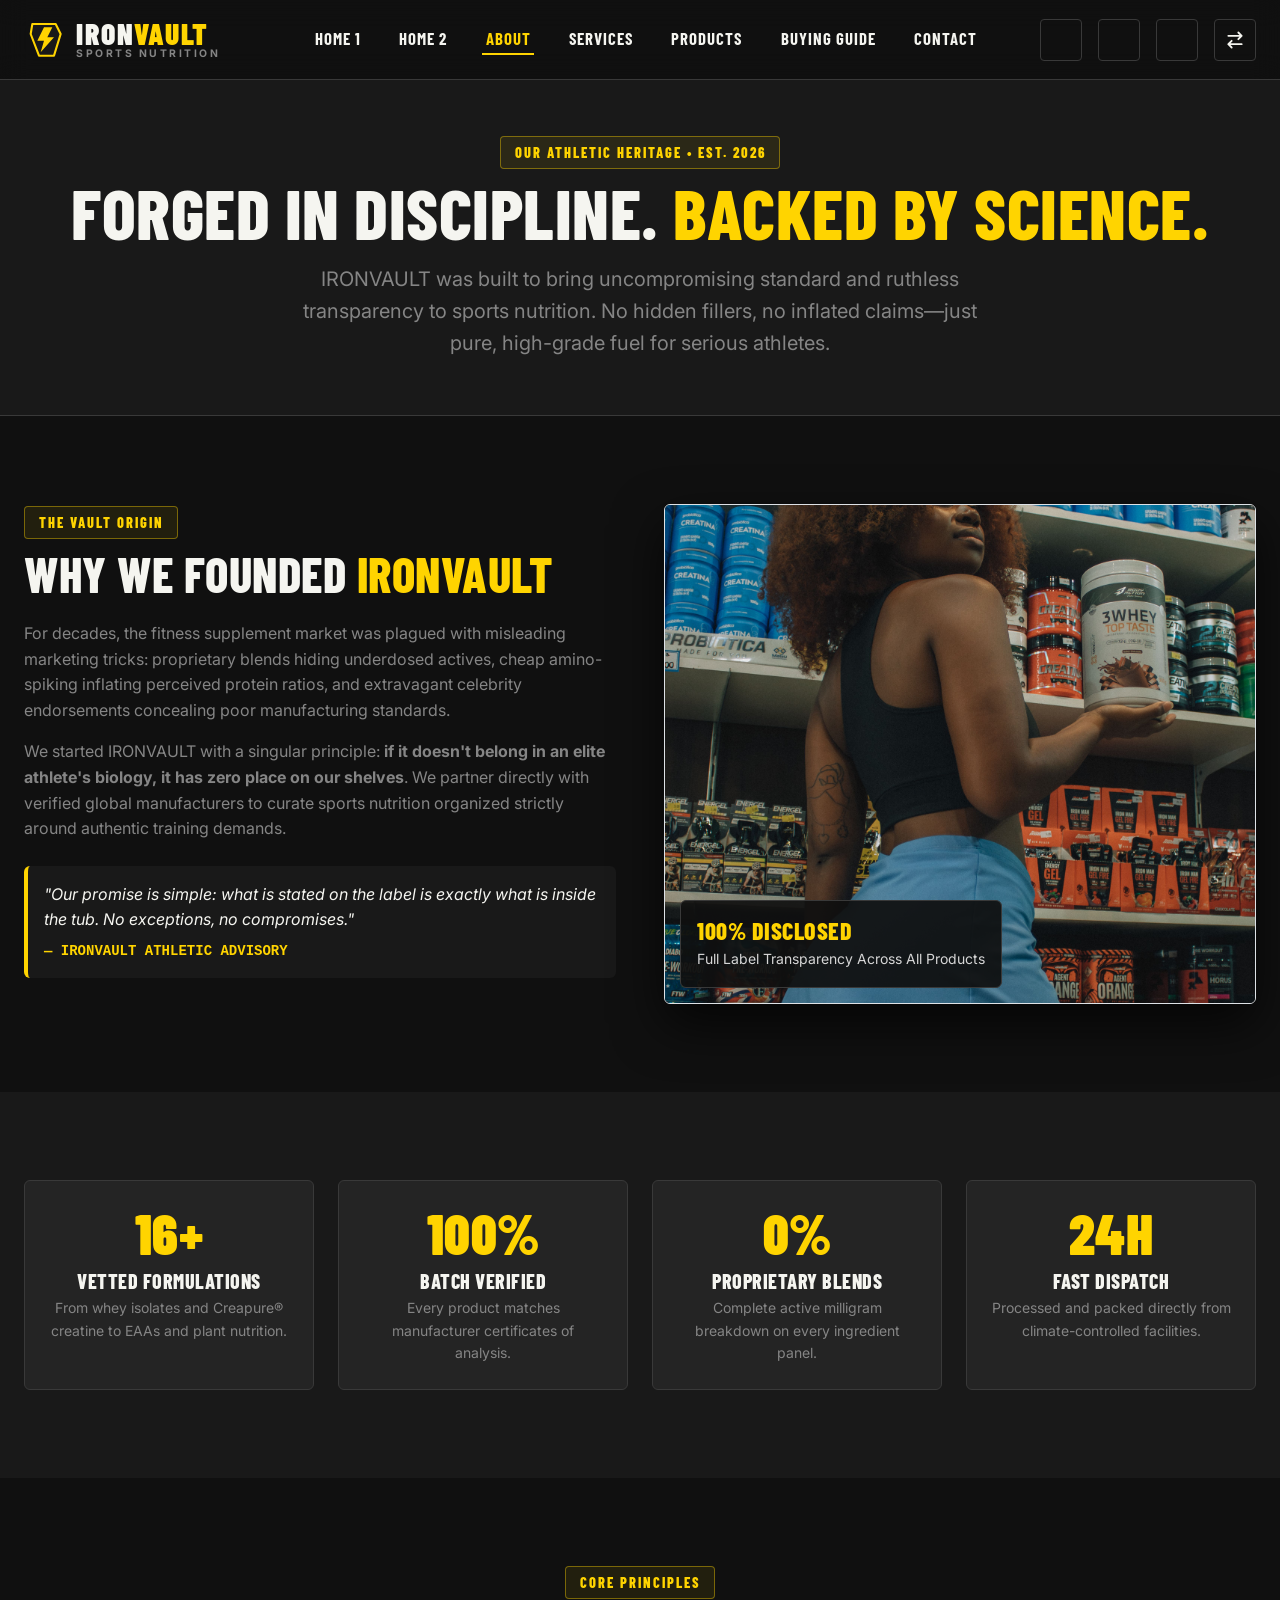
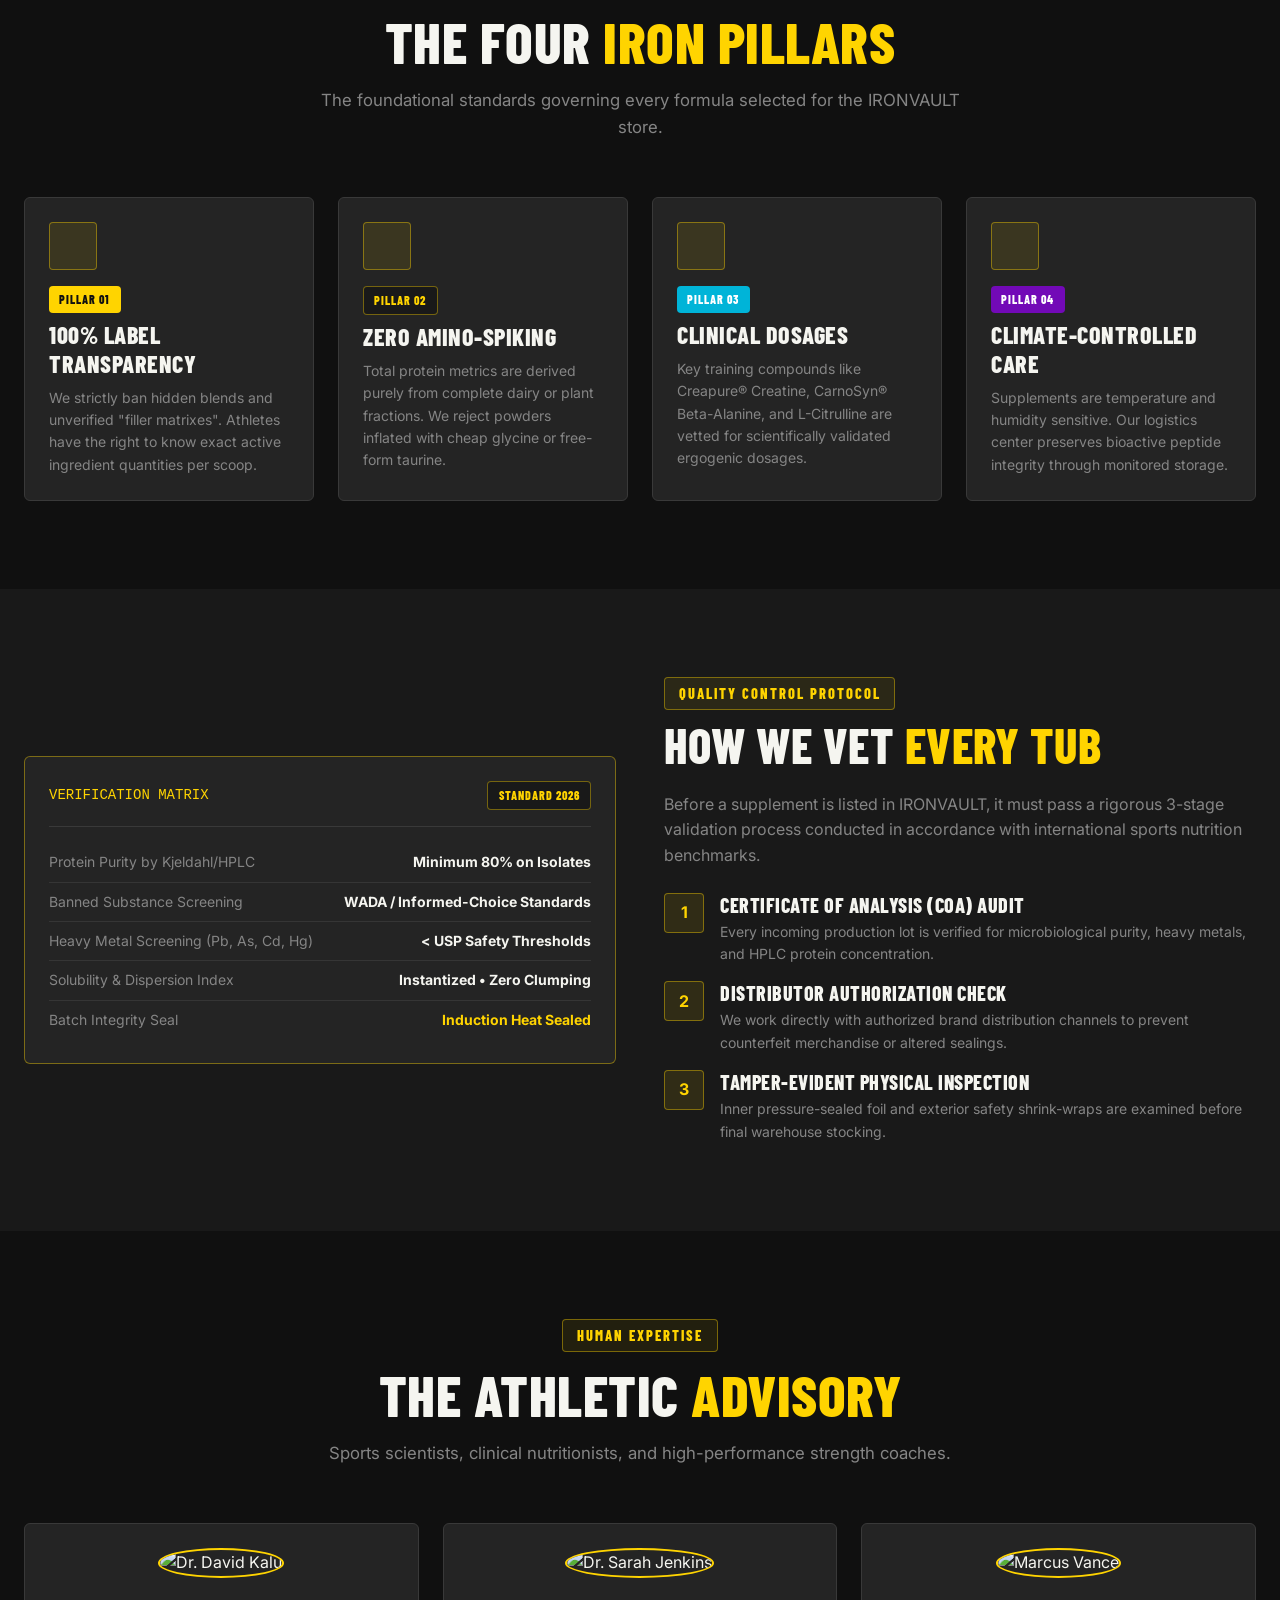
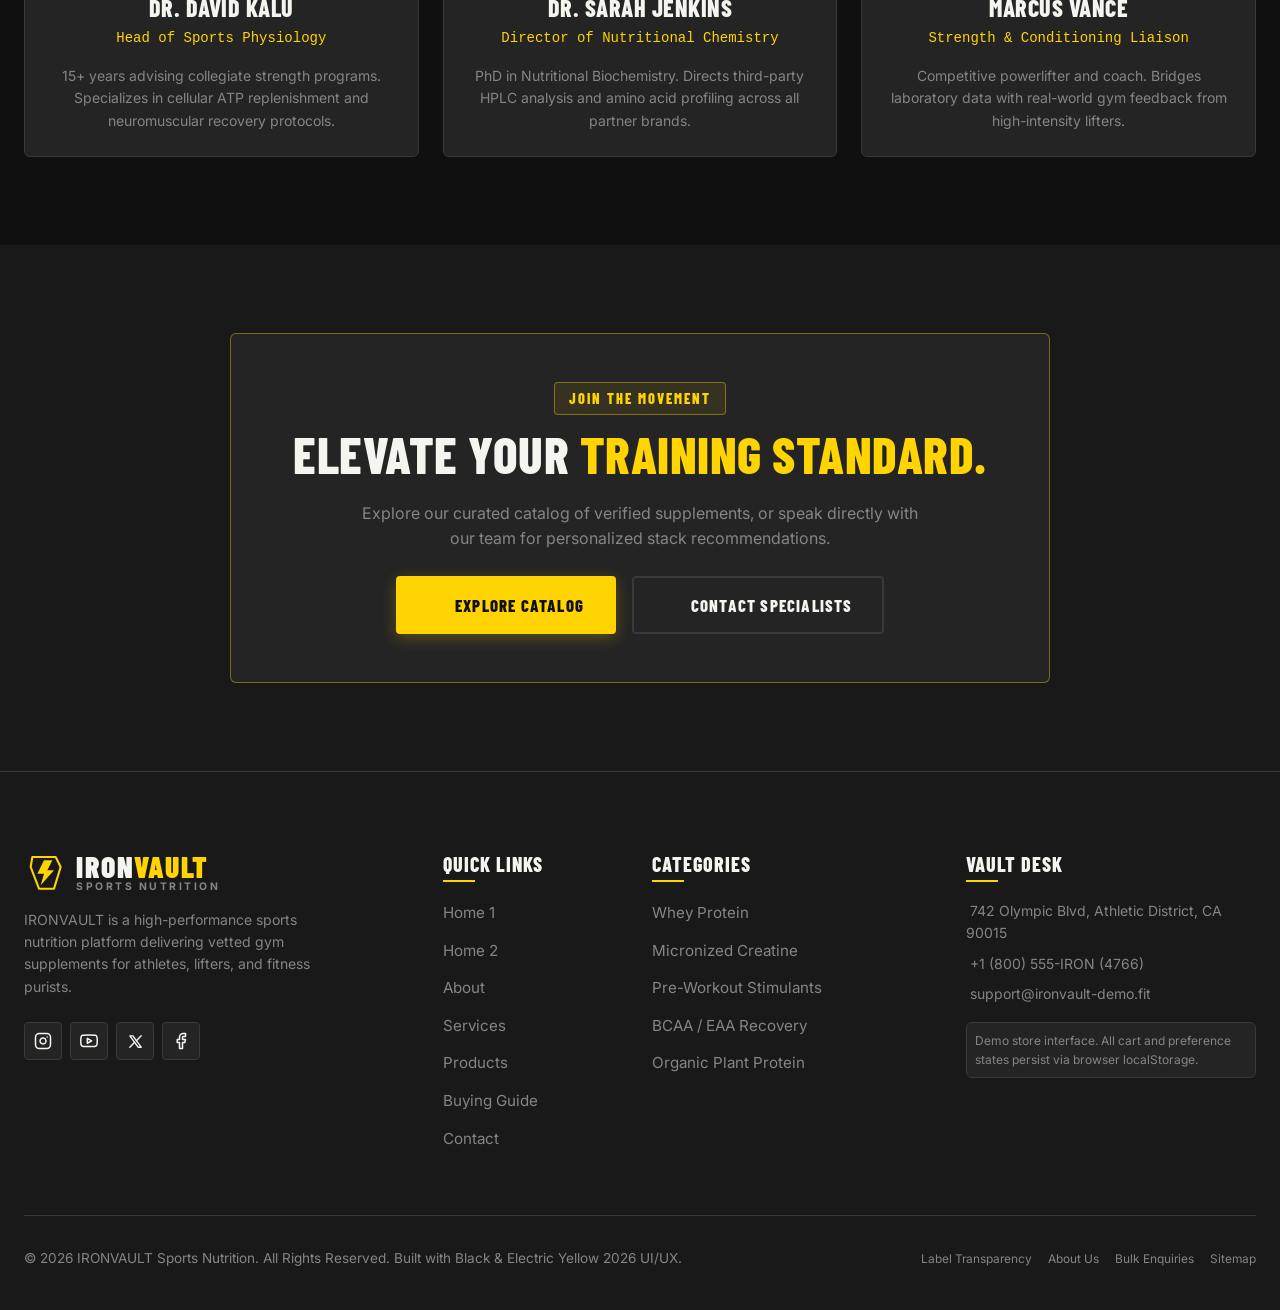
==== commit 10e86fe7: "fix: light theme visibility, image filling, footer alignment, back to top button, and RTL accordion " ====
--- a/about.html
+++ b/about.html
@@ -182,7 +182,7 @@
             </p>
 
             <div class="p-3 bg-secondary-custom rounded border-start border-4 border-warning mb-4" style="border-color: var(--color-electric) !important;">
-              <p class="fs-6 fst-italic text-white mb-1">
+              <p class="fs-6 fst-italic text-adaptive mb-1">
                 "Our promise is simple: what is stated on the label is exactly what is inside the tub. No exceptions, no compromises."
               </p>
               <small class="text-electric fw-bold font-monospace">&mdash; IRONVAULT ATHLETIC ADVISORY</small>
@@ -198,7 +198,7 @@
               
               <div class="position-absolute bottom-0 start-0 m-3 p-3 bg-dark rounded border" style="background: rgba(16,16,16,0.92) !important; border-color: var(--border-color) !important;">
                 <span class="display-font text-electric h4 mb-0 d-block">100% DISCLOSED</span>
-                <small class="text-muted-custom">Full Label Transparency Across All Products</small>
+                <small style="color: #D6D6D6 !important;">Full Label Transparency Across All Products</small>
               </div>
             </div>
           </div>
@@ -369,19 +369,19 @@
               <ul class="list-unstyled text-muted-custom small mb-0">
                 <li class="d-flex justify-content-between py-2 border-bottom" style="border-color: var(--border-light) !important;">
                   <span>Protein Purity by Kjeldahl/HPLC</span>
-                  <strong class="text-white">Minimum 80% on Isolates</strong>
+                  <strong class="text-adaptive">Minimum 80% on Isolates</strong>
                 </li>
                 <li class="d-flex justify-content-between py-2 border-bottom" style="border-color: var(--border-light) !important;">
                   <span>Banned Substance Screening</span>
-                  <strong class="text-white">WADA / Informed-Choice Standards</strong>
+                  <strong class="text-adaptive">WADA / Informed-Choice Standards</strong>
                 </li>
                 <li class="d-flex justify-content-between py-2 border-bottom" style="border-color: var(--border-light) !important;">
                   <span>Heavy Metal Screening (Pb, As, Cd, Hg)</span>
-                  <strong class="text-white">&lt; USP Safety Thresholds</strong>
+                  <strong class="text-adaptive">&lt; USP Safety Thresholds</strong>
                 </li>
                 <li class="d-flex justify-content-between py-2 border-bottom" style="border-color: var(--border-light) !important;">
                   <span>Solubility &amp; Dispersion Index</span>
-                  <strong class="text-white">Instantized &bull; Zero Clumping</strong>
+                  <strong class="text-adaptive">Instantized &bull; Zero Clumping</strong>
                 </li>
                 <li class="d-flex justify-content-between py-2">
                   <span>Batch Integrity Seal</span>
@@ -664,6 +664,13 @@
     </div>
   </div>
 
+  <!-- Back to Top Button -->
+  <button type="button" class="back-to-top-btn" id="backToTopBtn" aria-label="Back to Top" title="Back to Top">
+    <svg width="22" height="22" viewBox="0 0 24 24" fill="none" stroke="currentColor" stroke-width="2.5" stroke-linecap="round" stroke-linejoin="round">
+      <path d="M18 15l-6-6-6 6"/>
+    </svg>
+  </button>
+
   <!-- Scripts -->
   <script src="https://code.jquery.com/jquery-3.7.1.min.js"></script>
   <script src="https://cdn.jsdelivr.net/npm/bootstrap@5.3.3/dist/js/bootstrap.bundle.min.js"></script>
--- a/css/style.css
+++ b/css/style.css
@@ -646,20 +646,19 @@
 .product-card-image-wrap {
   position: relative;
   width: 100%;
-  height: 250px;
+  height: 260px;
   background: var(--bg-secondary);
   overflow: hidden;
-  display: flex;
-  align-items: center;
-  justify-content: center;
-  padding: 1.25rem;
+  padding: 0;
+  border-radius: var(--radius-sm) var(--radius-sm) 0 0;
 }
 
 .product-card-img {
-  max-width: 100%;
-  max-height: 100%;
+  width: 100%;
+  height: 100%;
   object-fit: cover;
-  border-radius: var(--radius-sm);
+  object-position: center;
+  display: block;
   transition: transform var(--transition-smooth);
 }
 
@@ -1152,7 +1151,7 @@
   color: var(--color-text-main);
   margin-bottom: 1.5rem;
   position: relative;
-  display: inline-block;
+  display: block;
 }
 
 .footer-widget-title::after {
@@ -1167,6 +1166,8 @@
 
 .footer-nav-list {
   list-style: none;
+  padding: 0 !important;
+  margin: 0 !important;
   display: flex;
   flex-direction: column;
   gap: 0.75rem;
@@ -1178,6 +1179,7 @@
   display: inline-flex;
   align-items: center;
   gap: 0.5rem;
+  padding: 0;
   transition: all var(--transition-fast);
 }
 
@@ -1346,3 +1348,126 @@
   }
 }
 
+/* ==========================================================================
+   CUSTOM ACCORDION (Light & Dark Theme Visibility + RTL Precision)
+   ========================================================================== */
+.accordion-item {
+  background-color: var(--bg-card) !important;
+  border: 1px solid var(--border-color) !important;
+  color: var(--color-text-main) !important;
+  transition: border-color var(--transition-fast);
+}
+
+.accordion-item:hover {
+  border-color: var(--color-electric) !important;
+}
+
+.accordion-button {
+  background-color: var(--bg-card) !important;
+  color: var(--color-text-main) !important;
+  font-family: var(--font-display);
+  font-size: 1.15rem;
+  font-weight: 700;
+  letter-spacing: 0.5px;
+  padding: 1.25rem 1.5rem;
+  box-shadow: none !important;
+  border: none;
+  transition: all var(--transition-fast);
+}
+
+.accordion-button:not(.collapsed) {
+  background-color: var(--bg-secondary) !important;
+  color: var(--color-electric) !important;
+}
+
+.accordion-button:focus {
+  box-shadow: none !important;
+  border-color: var(--color-electric);
+}
+
+.accordion-body {
+  background-color: var(--bg-card) !important;
+  color: var(--color-text-muted) !important;
+  font-size: 0.95rem;
+  line-height: 1.6;
+  padding: 1.25rem 1.5rem;
+  border-top: 1px solid var(--border-color);
+}
+
+/* Accordion Arrow Icon - Dark Theme: Electric Yellow */
+.accordion-button::after {
+  background-image: url("data:image/svg+xml,%3Csvg xmlns='http://www.w3.org/2000/svg' viewBox='0 0 24 24' fill='none' stroke='%23FFD400' stroke-width='2.5' stroke-linecap='round' stroke-linejoin='round'%3E%3Cpolyline points='6 9 12 15 18 9'%3E%3C/polyline%3E%3C/svg%3E") !important;
+  background-size: 18px 18px;
+  width: 18px;
+  height: 18px;
+  transition: transform 0.25s ease-in-out;
+}
+
+/* Accordion Arrow Icon - Light Theme: High-Contrast Dark */
+[data-theme="light"] .accordion-button::after {
+  background-image: url("data:image/svg+xml,%3Csvg xmlns='http://www.w3.org/2000/svg' viewBox='0 0 24 24' fill='none' stroke='%23101010' stroke-width='2.5' stroke-linecap='round' stroke-linejoin='round'%3E%3Cpolyline points='6 9 12 15 18 9'%3E%3C/polyline%3E%3C/svg%3E") !important;
+}
+
+[data-theme="light"] .accordion-button:not(.collapsed)::after {
+  background-image: url("data:image/svg+xml,%3Csvg xmlns='http://www.w3.org/2000/svg' viewBox='0 0 24 24' fill='none' stroke='%23B8860B' stroke-width='2.5' stroke-linecap='round' stroke-linejoin='round'%3E%3Cpolyline points='6 9 12 15 18 9'%3E%3C/polyline%3E%3C/svg%3E") !important;
+}
+
+/* RTL Accordion Alignment */
+[dir="rtl"] .accordion-button {
+  text-align: right;
+}
+
+[dir="rtl"] .accordion-button::after {
+  margin-left: 0 !important;
+  margin-right: auto !important;
+}
+
+/* ==========================================================================
+   BACK TO TOP BUTTON
+   ========================================================================== */
+.back-to-top-btn {
+  position: fixed;
+  bottom: 28px;
+  right: 28px;
+  width: 48px;
+  height: 48px;
+  border-radius: var(--radius-sm);
+  background: var(--bg-card);
+  border: 1.5px solid var(--color-electric);
+  color: var(--color-electric);
+  display: flex;
+  align-items: center;
+  justify-content: center;
+  z-index: 1040;
+  cursor: pointer;
+  opacity: 0;
+  visibility: hidden;
+  transform: translateY(16px);
+  transition: all 0.3s cubic-bezier(0.16, 1, 0.3, 1);
+  box-shadow: 0 8px 24px rgba(0, 0, 0, 0.4), var(--shadow-electric);
+}
+
+.back-to-top-btn.visible {
+  opacity: 1;
+  visibility: visible;
+  transform: translateY(0);
+}
+
+.back-to-top-btn:hover {
+  background: var(--color-electric);
+  color: #101010;
+  transform: translateY(-4px);
+  box-shadow: 0 12px 30px rgba(0, 0, 0, 0.5), 0 0 25px rgba(255, 212, 0, 0.5);
+}
+
+[dir="rtl"] .back-to-top-btn {
+  right: auto;
+  left: 28px;
+}
+
+/* Universal Text Adaptive Helper */
+.text-adaptive {
+  color: var(--color-text-main) !important;
+}
+
+
--- a/css/custom.css
+++ b/css/custom.css
@@ -167,7 +167,7 @@
   font-weight: 600;
   text-transform: uppercase;
   letter-spacing: 1px;
-  color: var(--color-text-main);
+  color: #FFFFFF !important;
   line-height: 1.2;
 }
 
@@ -267,12 +267,20 @@
 .goal-card-content {
   position: relative;
   z-index: 2;
+  color: #FFFFFF !important;
 }
 
 .goal-card-title {
   font-size: 1.8rem;
   font-weight: 900;
   margin-bottom: 0.5rem;
+  color: #FFFFFF !important;
+}
+
+.goal-card-content p,
+.goal-card-content .text-muted-custom {
+  color: #D6D6D6 !important;
+}
 }
 
 /* Section 6 - Featured Product Banner */
@@ -353,11 +361,16 @@
   left: 0;
   right: 0;
   padding: 1.5rem;
-  background: linear-gradient(0deg, rgba(16,16,16,0.92) 0%, transparent 100%);
+  background: linear-gradient(0deg, rgba(16,16,16,0.96) 0%, rgba(16,16,16,0.65) 60%, transparent 100%);
   font-family: var(--font-display);
   font-size: 1.3rem;
   font-weight: 800;
   letter-spacing: 0.5px;
+  color: #FFFFFF !important;
+}
+
+.lifestyle-caption span {
+  color: #FFD400 !important;
 }
 
 /* Customer Reviews Swiper */
@@ -449,6 +462,10 @@
   border-bottom: 1px solid var(--border-color);
 }
 
+[data-theme="light"] .home2-hero {
+  background: radial-gradient(circle at 20% 30%, rgba(217, 168, 0, 0.12) 0%, var(--bg-primary) 70%);
+}
+
 .hero-market-layout {
   display: grid;
   grid-template-columns: 1.1fr 0.9fr;
@@ -559,6 +576,50 @@
   border-radius: var(--radius-lg);
   padding: 3rem;
   box-shadow: 0 20px 50px rgba(0, 0, 0, 0.8), 0 0 35px rgba(255, 212, 0, 0.2);
+  color: #FFFFFF;
+}
+
+.stack-configurator-box h2,
+.stack-configurator-box .form-label-iron {
+  color: #FFFFFF;
+}
+
+.stack-configurator-box .text-muted-custom {
+  color: #C0C0C0 !important;
+}
+
+[data-theme="light"] .stack-configurator-box {
+  background: #FFFFFF;
+  border: 2px solid var(--color-electric);
+  box-shadow: 0 15px 35px rgba(0, 0, 0, 0.08), 0 0 25px rgba(217, 168, 0, 0.15);
+  color: #101010;
+}
+
+[data-theme="light"] .stack-configurator-box h2,
+[data-theme="light"] .stack-configurator-box .form-label-iron {
+  color: #101010;
+}
+
+[data-theme="light"] .stack-configurator-box .text-muted-custom {
+  color: #555555 !important;
+}
+
+[data-theme="light"] .config-btn {
+  background: #F5F5F0;
+  border-color: #D6D6CE;
+  color: #101010;
+}
+
+[data-theme="light"] .config-btn.active,
+[data-theme="light"] .config-btn:hover {
+  background: rgba(217, 168, 0, 0.15);
+  border-color: #D9A800;
+  color: #B8860B;
+}
+
+[data-theme="light"] .featured-showcase-banner {
+  background: linear-gradient(135deg, #FFFFFF 0%, #F5F5F0 100%);
+  box-shadow: 0 15px 35px rgba(0, 0, 0, 0.08);
 }
 
 .config-btn-group {
@@ -840,11 +901,16 @@
 
 .interactive-specimen {
   background: #0d0d0d;
+  color: #FFFFFF !important;
   border: 2px solid var(--color-electric);
   border-radius: var(--radius-sm);
   padding: 2rem;
   font-family: 'Inter', monospace;
   box-shadow: 0 10px 30px rgba(0, 0, 0, 0.6);
+}
+
+.interactive-specimen .text-muted-custom {
+  color: #B0B0B0 !important;
 }
 
 .specimen-header {
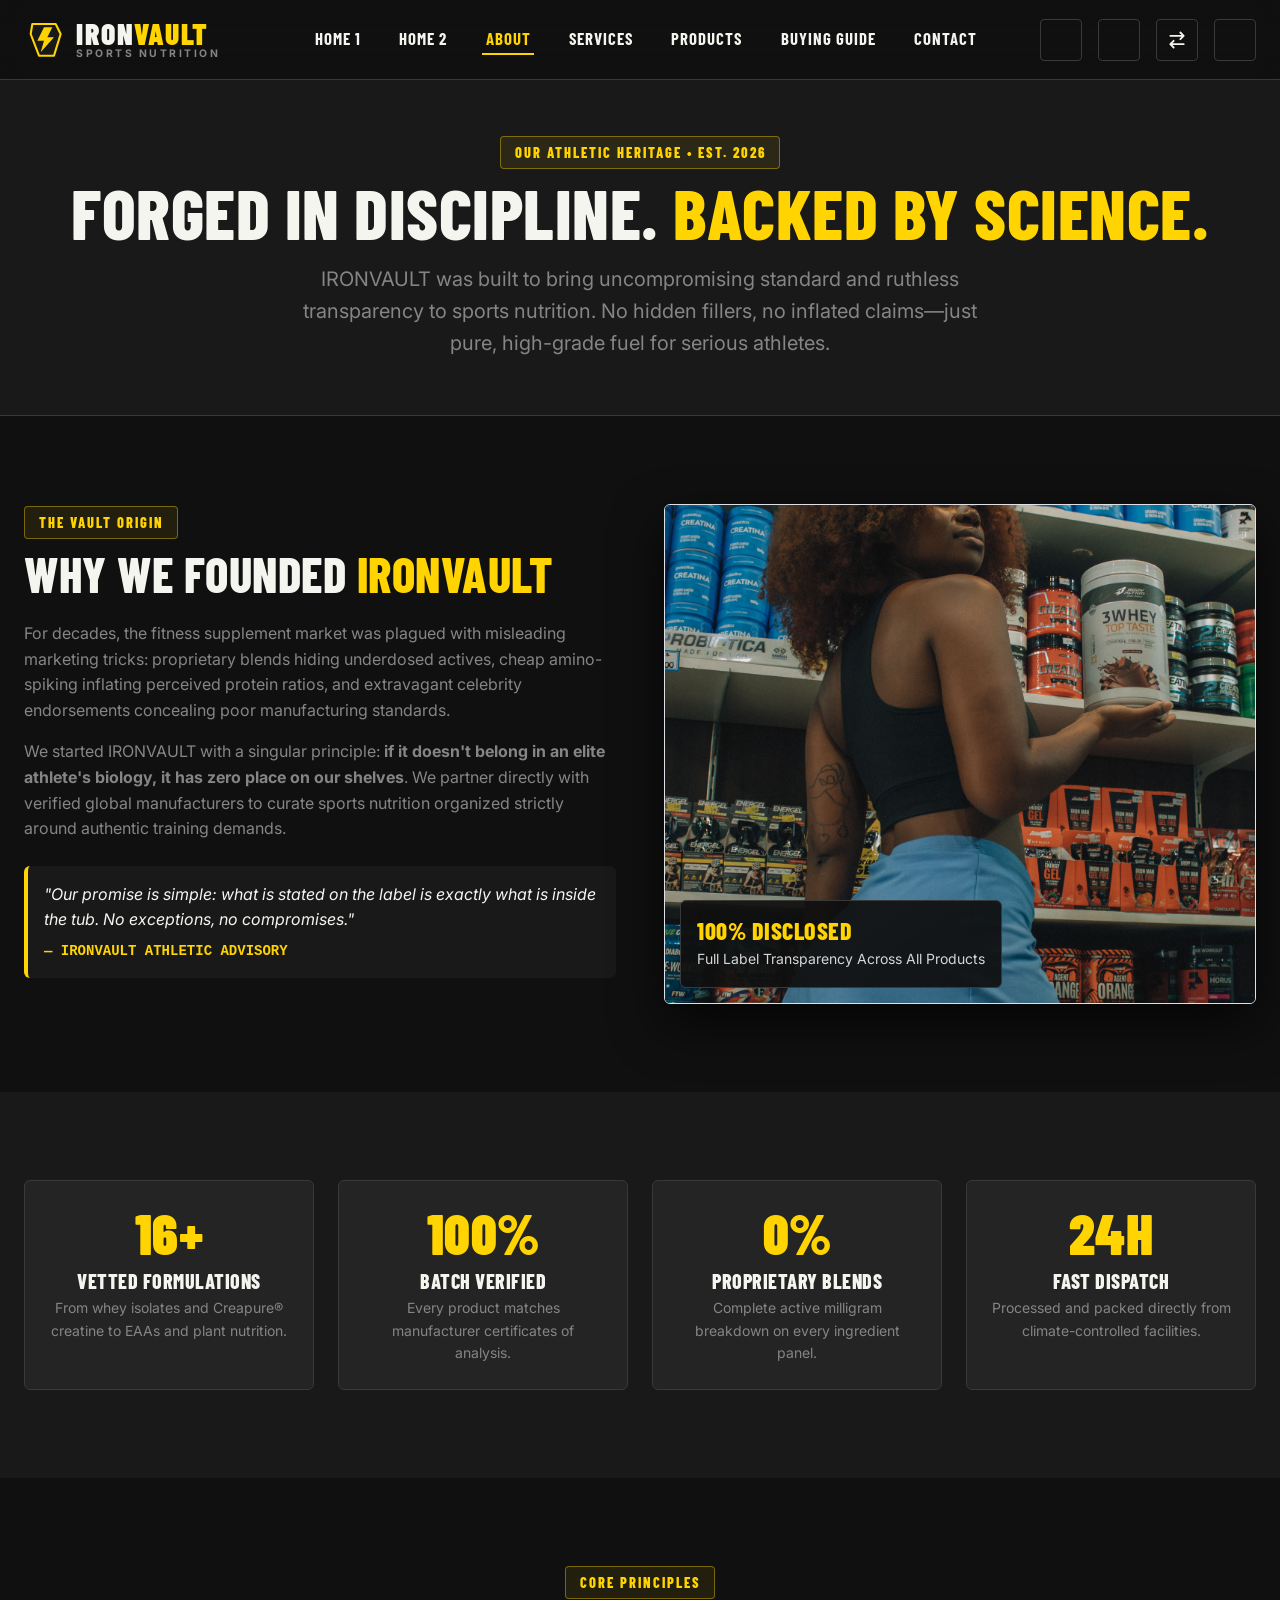
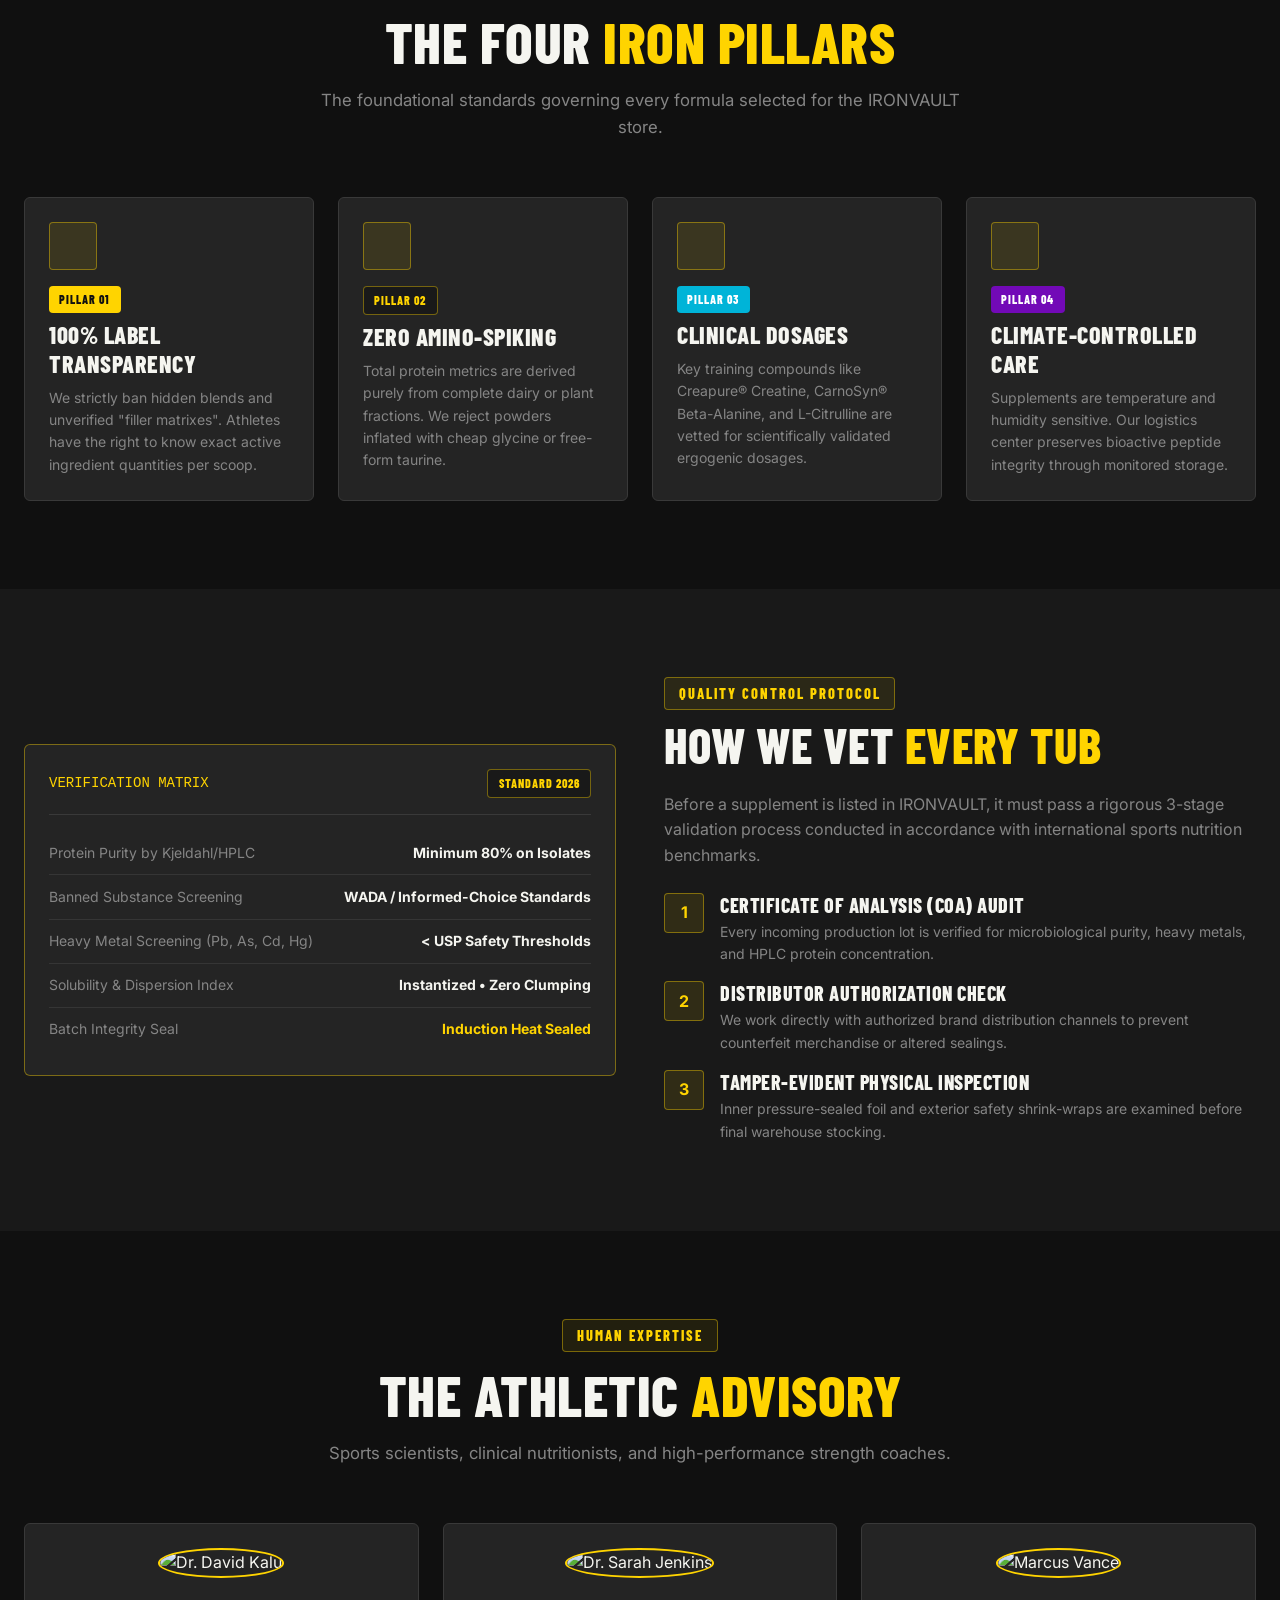
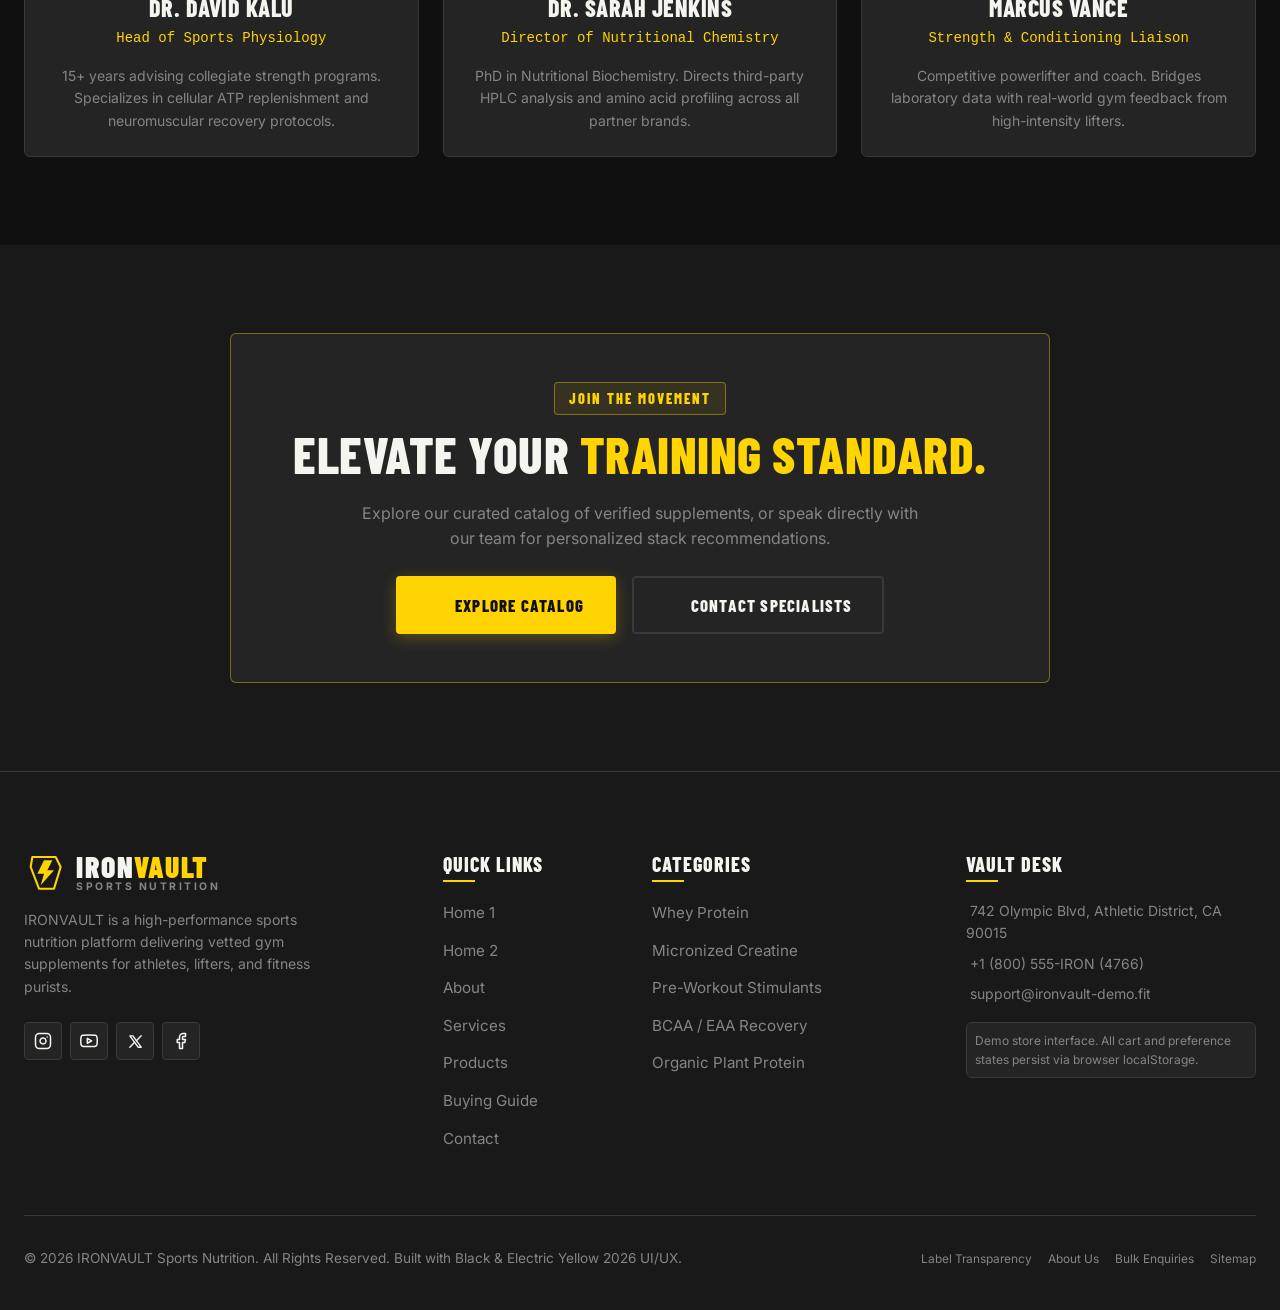
==== commit b054d1c6: "fix: responsive layout, icon ordering before cart, mobile filter collapse, and SLA card centering" ====
--- a/about.html
+++ b/about.html
@@ -61,12 +61,6 @@
           <i data-lucide="search" style="width: 20px; height: 20px;"></i>
         </button>
 
-        <!-- Cart Button with Counter Badge -->
-        <button type="button" class="nav-icon-btn" onclick="IRONVAULT_STORE.toggleCartDrawer(true)" title="Shopping Cart">
-          <i data-lucide="shopping-bag" style="width: 20px; height: 20px;"></i>
-          <span class="cart-count-badge" style="display: none;">0</span>
-        </button>
-
         <!-- Theme Switcher (Square Icon Button) -->
         <button type="button" class="nav-icon-btn" onclick="IRONVAULT_STORE.toggleTheme()" title="Toggle Light/Dark Theme" aria-label="Toggle Theme">
           <i data-lucide="moon" class="theme-toggle-icon" style="width: 20px; height: 20px;"></i>
@@ -77,6 +71,12 @@
           <svg width="20" height="20" viewBox="0 0 24 24" fill="none" stroke="currentColor" stroke-width="2.2" stroke-linecap="round" stroke-linejoin="round">
             <path d="M20 7H4M16 3l4 4-4 4M4 17h16M8 21l-4-4 4-4"/>
           </svg>
+        </button>
+
+        <!-- Cart Button with Counter Badge -->
+        <button type="button" class="nav-icon-btn" onclick="IRONVAULT_STORE.toggleCartDrawer(true)" title="Shopping Cart">
+          <i data-lucide="shopping-bag" style="width: 20px; height: 20px;"></i>
+          <span class="cart-count-badge" style="display: none;">0</span>
         </button>
       </div>
 
@@ -116,32 +116,31 @@
       </ul>
 
       <div class="mobile-nav-controls">
-        <button type="button" class="btn-iron btn-outline-electric w-100 justify-content-start" onclick="IRONVAULT_STORE.toggleSearchModal(true)">
+        <button type="button" class="btn-iron btn-outline-electric w-100 justify-content-start mb-2" onclick="IRONVAULT_STORE.toggleSearchModal(true)">
           <i data-lucide="search" style="width: 18px; height: 18px;"></i>
           <span>Search Products</span>
         </button>
 
-        <button type="button" class="btn-iron btn-electric w-100 justify-content-between" onclick="IRONVAULT_STORE.toggleCartDrawer(true)">
-          <span class="d-flex align-items-center gap-2">
-            <i data-lucide="shopping-bag" style="width: 18px; height: 18px;"></i>
-            <span>View Shopping Cart</span>
-          </span>
-          <span class="cart-count-badge" style="position: static; display: none;">0</span>
-        </button>
-
-        <div class="mobile-control-row">
-          <span class="small fw-bold text-muted-custom">THEME MODE</span>
-          <button type="button" class="nav-icon-btn" onclick="IRONVAULT_STORE.toggleTheme()" title="Toggle Theme" aria-label="Toggle Theme">
+        <div class="d-flex align-items-center gap-2 w-100">
+          <!-- Theme Switcher (Icon Button Before Cart) -->
+          <button type="button" class="nav-icon-btn flex-shrink-0" onclick="IRONVAULT_STORE.toggleTheme()" title="Toggle Theme" aria-label="Toggle Theme">
             <i data-lucide="moon" class="theme-toggle-icon" style="width: 20px; height: 20px;"></i>
           </button>
-        </div>
-
-        <div class="mobile-control-row">
-          <span class="small fw-bold text-muted-custom">LANGUAGE DIRECTION</span>
-          <button type="button" class="nav-icon-btn" onclick="IRONVAULT_STORE.toggleDirection()" title="Toggle RTL/LTR" aria-label="Toggle RTL/LTR">
+
+          <!-- RTL Switcher (Icon Button Before Cart) -->
+          <button type="button" class="nav-icon-btn flex-shrink-0" onclick="IRONVAULT_STORE.toggleDirection()" title="Toggle RTL/LTR" aria-label="Toggle RTL/LTR">
             <svg width="20" height="20" viewBox="0 0 24 24" fill="none" stroke="currentColor" stroke-width="2.2" stroke-linecap="round" stroke-linejoin="round">
               <path d="M20 7H4M16 3l4 4-4 4M4 17h16M8 21l-4-4 4-4"/>
             </svg>
+          </button>
+
+          <!-- Cart Button -->
+          <button type="button" class="btn-iron btn-electric flex-grow-1 justify-content-between" onclick="IRONVAULT_STORE.toggleCartDrawer(true)">
+            <span class="d-flex align-items-center gap-2">
+              <i data-lucide="shopping-bag" style="width: 18px; height: 18px;"></i>
+              <span>View Cart</span>
+            </span>
+            <span class="cart-count-badge" style="position: static; display: none;">0</span>
           </button>
         </div>
       </div>
@@ -367,25 +366,25 @@
                 <span class="badge-custom badge-pro">STANDARD 2026</span>
               </div>
               <ul class="list-unstyled text-muted-custom small mb-0">
-                <li class="d-flex justify-content-between py-2 border-bottom" style="border-color: var(--border-light) !important;">
+                <li class="verification-matrix-item border-bottom" style="border-color: var(--border-light) !important;">
                   <span>Protein Purity by Kjeldahl/HPLC</span>
-                  <strong class="text-adaptive">Minimum 80% on Isolates</strong>
+                  <strong class="text-adaptive text-sm-end">Minimum 80% on Isolates</strong>
                 </li>
-                <li class="d-flex justify-content-between py-2 border-bottom" style="border-color: var(--border-light) !important;">
+                <li class="verification-matrix-item border-bottom" style="border-color: var(--border-light) !important;">
                   <span>Banned Substance Screening</span>
-                  <strong class="text-adaptive">WADA / Informed-Choice Standards</strong>
+                  <strong class="text-adaptive text-sm-end">WADA / Informed-Choice Standards</strong>
                 </li>
-                <li class="d-flex justify-content-between py-2 border-bottom" style="border-color: var(--border-light) !important;">
+                <li class="verification-matrix-item border-bottom" style="border-color: var(--border-light) !important;">
                   <span>Heavy Metal Screening (Pb, As, Cd, Hg)</span>
-                  <strong class="text-adaptive">&lt; USP Safety Thresholds</strong>
+                  <strong class="text-adaptive text-sm-end">&lt; USP Safety Thresholds</strong>
                 </li>
-                <li class="d-flex justify-content-between py-2 border-bottom" style="border-color: var(--border-light) !important;">
+                <li class="verification-matrix-item border-bottom" style="border-color: var(--border-light) !important;">
                   <span>Solubility &amp; Dispersion Index</span>
-                  <strong class="text-adaptive">Instantized &bull; Zero Clumping</strong>
+                  <strong class="text-adaptive text-sm-end">Instantized &bull; Zero Clumping</strong>
                 </li>
-                <li class="d-flex justify-content-between py-2">
+                <li class="verification-matrix-item">
                   <span>Batch Integrity Seal</span>
-                  <strong class="text-electric">Induction Heat Sealed</strong>
+                  <strong class="text-electric text-sm-end">Induction Heat Sealed</strong>
                 </li>
               </ul>
             </div>
--- a/css/style.css
+++ b/css/style.css
@@ -649,16 +649,20 @@
   height: 260px;
   background: var(--bg-secondary);
   overflow: hidden;
-  padding: 0;
+  padding: 0 !important;
   border-radius: var(--radius-sm) var(--radius-sm) 0 0;
+  display: block;
 }
 
 .product-card-img {
-  width: 100%;
-  height: 100%;
-  object-fit: cover;
-  object-position: center;
-  display: block;
+  width: 100% !important;
+  height: 100% !important;
+  max-width: 100% !important;
+  max-height: 100% !important;
+  object-fit: cover !important;
+  object-position: center !important;
+  display: block !important;
+  border-radius: 0 !important;
   transition: transform var(--transition-smooth);
 }
 
@@ -1470,4 +1474,53 @@
   color: var(--color-text-main) !important;
 }
 
-
+/* ==========================================================================
+   FORM SELECT & DROPDOWNS (Light & Dark Theme Visibility + RTL Precision)
+   ========================================================================== */
+select.form-select,
+select.iron-form-control {
+  appearance: none !important;
+  -webkit-appearance: none !important;
+  -moz-appearance: none !important;
+  background-color: var(--bg-card) !important;
+  color: var(--color-text-main) !important;
+  border: 1px solid var(--border-color) !important;
+  background-image: url("data:image/svg+xml,%3Csvg xmlns='http://www.w3.org/2000/svg' viewBox='0 0 24 24' fill='none' stroke='%23FFD400' stroke-width='2.5' stroke-linecap='round' stroke-linejoin='round'%3E%3Cpolyline points='6 9 12 15 18 9'%3E%3C/polyline%3E%3C/svg%3E") !important;
+  background-repeat: no-repeat !important;
+  background-position: right 0.85rem center !important;
+  background-size: 16px 16px !important;
+  padding-right: 2.25rem !important;
+  cursor: pointer;
+}
+
+[data-theme="light"] select.form-select,
+[data-theme="light"] select.iron-form-control {
+  background-color: #FFFFFF !important;
+  color: #101010 !important;
+  border-color: #D6D6CE !important;
+  background-image: url("data:image/svg+xml,%3Csvg xmlns='http://www.w3.org/2000/svg' viewBox='0 0 24 24' fill='none' stroke='%23101010' stroke-width='2.5' stroke-linecap='round' stroke-linejoin='round'%3E%3Cpolyline points='6 9 12 15 18 9'%3E%3C/polyline%3E%3C/svg%3E") !important;
+}
+
+select.form-select option,
+select.iron-form-control option {
+  background-color: #191919 !important;
+  color: #F5F5F0 !important;
+  padding: 0.5rem;
+}
+
+[data-theme="light"] select.form-select option,
+[data-theme="light"] select.iron-form-control option {
+  background-color: #FFFFFF !important;
+  color: #101010 !important;
+}
+
+[dir="rtl"] select.form-select,
+[dir="rtl"] select.iron-form-control {
+  background-position: left 0.85rem center !important;
+  padding-right: 0.85rem !important;
+  padding-left: 2.25rem !important;
+  text-align: right;
+}
+
+
+
--- a/css/custom.css
+++ b/css/custom.css
@@ -929,18 +929,20 @@
 .specimen-row {
   display: flex;
   justify-content: space-between;
-  padding: 0.5rem 0;
-  border-bottom: 1px solid var(--border-color);
+  padding: 0.65rem 0.5rem;
+  border-bottom: 1px solid rgba(255, 255, 255, 0.12);
   cursor: pointer;
+  color: #FFFFFF !important;
   transition: all var(--transition-fast);
 }
 
 .specimen-row:hover,
 .specimen-row.active {
-  background: rgba(255, 212, 0, 0.15);
-  padding-left: 0.5rem;
-  padding-right: 0.5rem;
-  color: var(--color-electric);
+  background: rgba(255, 212, 0, 0.18);
+  padding-left: 0.75rem;
+  padding-right: 0.75rem;
+  color: #FFD400 !important;
+  border-radius: var(--radius-sm);
 }
 
 /* Myth vs Fact Flip Cards */
@@ -1122,3 +1124,99 @@
     font-size: 18px;
   }
 }
+
+
+/* ==========================================================================
+   ITERATION SPECIFIC RESPONSIVE ENHANCEMENTS (ITEMS 20-27)
+   ========================================================================== */
+
+/* Item 21: Home 1 Manifesto 4th Pillar Centering at 1024px */
+@media (max-width: 1024px) and (min-width: 769px) {
+  .statement-pillars-grid {
+    grid-template-columns: repeat(3, 1fr) !important;
+  }
+  .statement-pillars-grid .statement-pillar-item:last-child {
+    grid-column: 2 !important;
+    justify-self: center;
+  }
+}
+@media (max-width: 768px) {
+  .statement-pillars-grid {
+    grid-template-columns: 1fr !important;
+  }
+}
+
+/* Item 23: Home 2 Brand Tab Buttons Mobile Stack */
+@media (max-width: 768px) {
+  .brand-filter-nav {
+    flex-direction: column !important;
+    overflow-x: visible !important;
+    gap: 0.65rem !important;
+  }
+  .brand-filter-tab {
+    width: 100% !important;
+    text-align: center !important;
+    display: block !important;
+  }
+}
+
+/* Item 24: About Page Verification Matrix Alignment */
+.verification-matrix-item {
+  display: flex;
+  justify-content: space-between;
+  align-items: center;
+  padding: 0.65rem 0;
+  gap: 1rem;
+}
+@media (max-width: 576px) {
+  .verification-matrix-item {
+    flex-direction: column;
+    align-items: flex-start;
+    gap: 0.25rem;
+  }
+}
+
+/* Item 26: Products Page Collapsible Filter Sidebar (<= 1024px / xl breakpoint) */
+@media (min-width: 1200px) {
+  #catalogFilterCollapse.collapse:not(.show) {
+    display: block !important;
+  }
+}
+.filter-dropdown-btn {
+  background: var(--bg-card);
+  border: 1px solid var(--border-electric);
+  color: var(--color-electric);
+  border-radius: var(--radius-sm);
+  padding: 0.85rem 1.25rem;
+  font-family: var(--font-display);
+  font-weight: 800;
+  text-transform: uppercase;
+  letter-spacing: 0.05em;
+  transition: all var(--transition-fast);
+}
+.filter-dropdown-btn:hover,
+.filter-dropdown-btn[aria-expanded="true"] {
+  background: var(--color-electric);
+  color: #101010;
+}
+
+/* Item 27: Guide Page Label Specimen Responsive Optimization */
+@media (max-width: 768px) {
+  .label-breakdown-card {
+    padding: 1.25rem 1rem !important;
+  }
+  .interactive-specimen {
+    padding: 1.25rem 1rem !important;
+  }
+  .specimen-title {
+    font-size: 1.6rem !important;
+  }
+  .specimen-row {
+    padding: 0.6rem 0.75rem !important;
+    font-size: 0.85rem !important;
+    gap: 0.5rem !important;
+  }
+  .label-inspector-grid {
+    gap: 1.5rem !important;
+  }
+}
